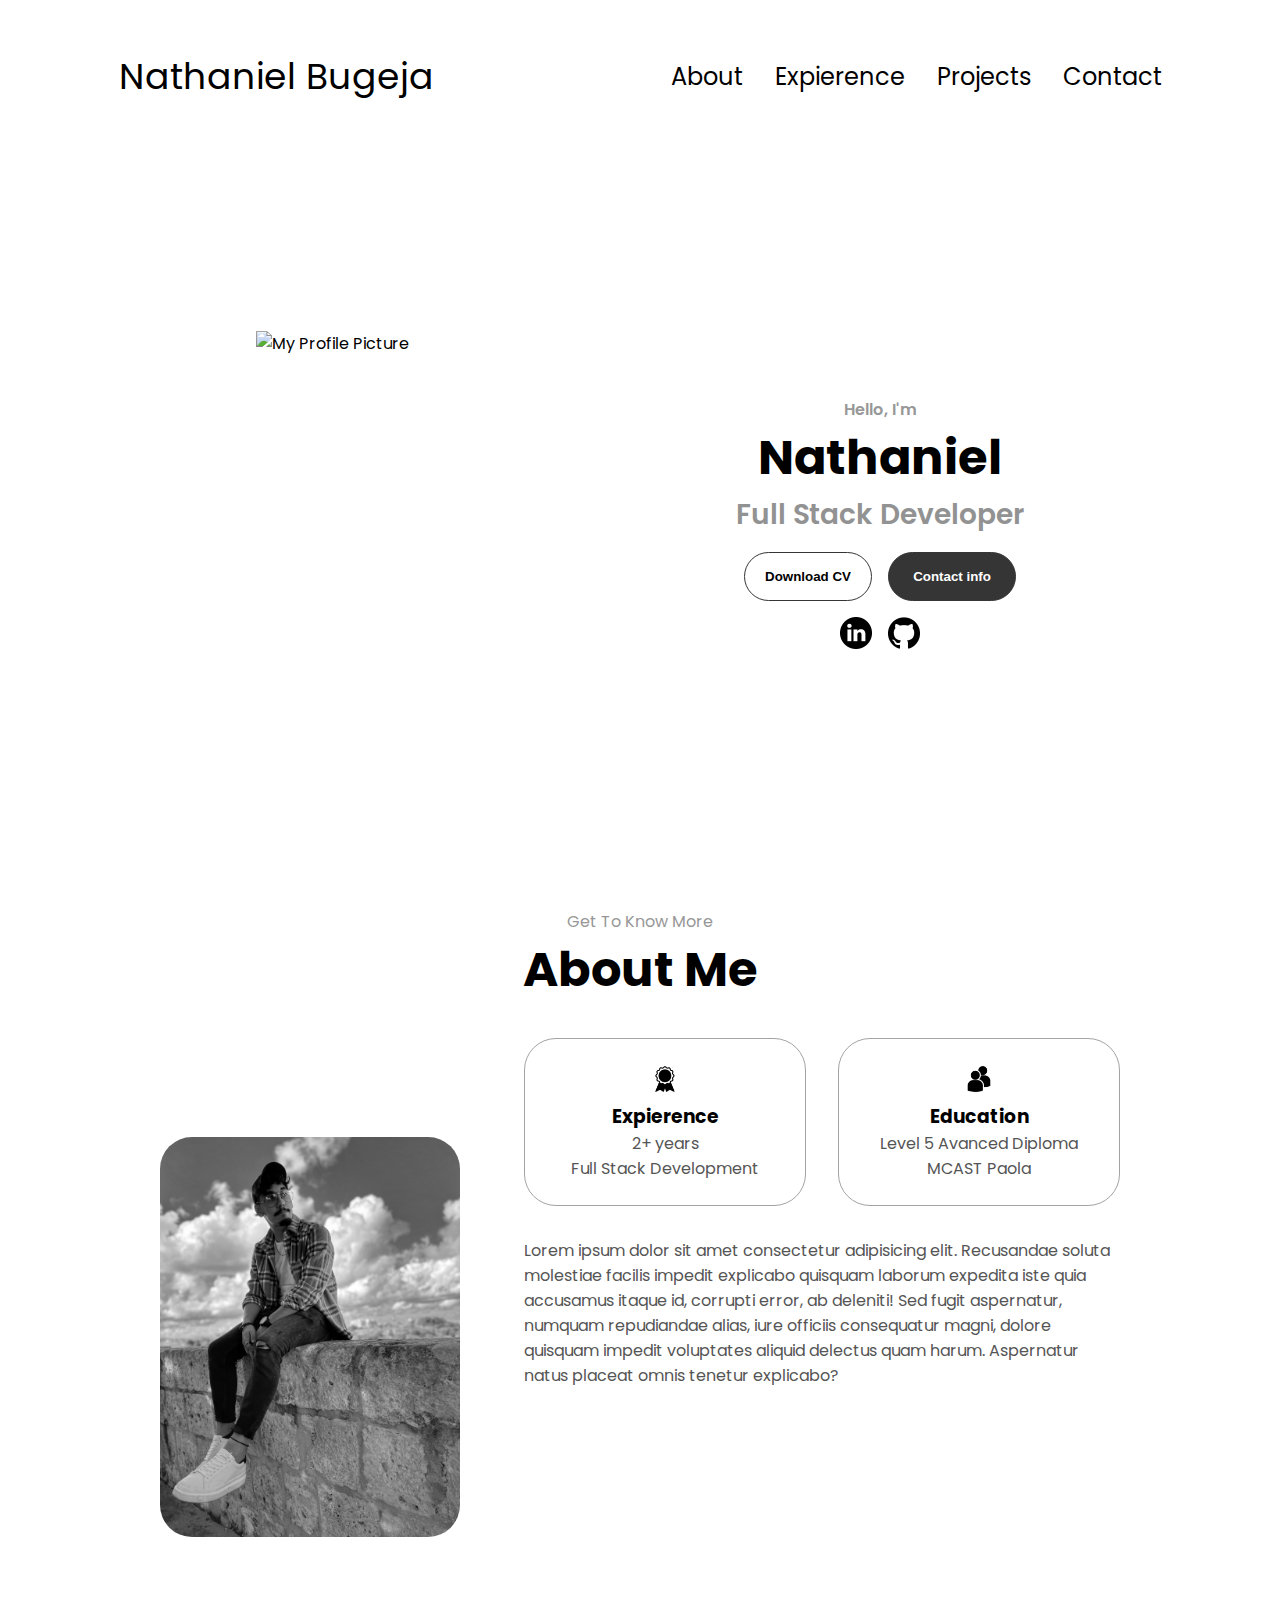
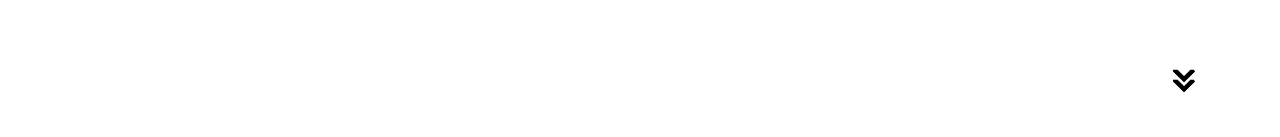
==== index.html @ 1ff90eda "About me section" ====
<!DOCTYPE html>
<html lang="en">
<head>
    <meta charset="UTF-8">
    <meta name="viewport" content="width=device-width, initial-scale=1.0">
    <title>My Portfolio</title>
    <link rel="stylesheet" href="style.css">
    <link rel="stylesheet" href="mediaqueries.css">
</head>
<body>
    <nav id="desktop-nav">
        <div class="logo">Nathaniel Bugeja</div>
        <div>
            <ul class="desktop-nav-links">
                <li><a href="#about">About</a></li>
                <li><a href="#expierence">Expierence</a></li>
                <li><a href="#projects">Projects</a></li>
                <li><a href="#contact">Contact</a></li>
            </ul>
        </div>
    </nav>
    <nav id="hamburger-nav">
        <div class="logo">Nathaniel Bugeja</div>
        <div class="hamburger-menu">
            <div class="hamburger-icon" onclick="toggleMenu()">
                <span></span>
                <span></span>
                <span></span>
            </div>
            <div class="menu-links"> 
                <li><a href="#about" onclick="toggleMenu()">About</a></li>
                <li><a href="#expierence" onclick="toggleMenu()">Expierence</a></li>
                <li><a href="#projects" onclick="toggleMenu()">Projects</a></li>
                <li><a href="#contact" onclick="toggleMenu()">Contact</a></li>
            </div>
        </div>
    </nav>
    <section id="profile">
        <div class="section__pic-container">
            <img id="profile-img" src="./assets/profile_img.png" alt="My Profile Picture">
        </div>
        <div class="section__text">
            <p class="section__text__p1">Hello, I'm</p>
            <h1 class="title">Nathaniel</h1>
            <p class="section__text__p2">Full Stack Developer</p>

            <div class="btn-container">
                <button class="btn btn-color-2" 
                onclick="window.open('./assets/Cv.pdf')">Download CV</button>

                <button class="btn btn-color-1" 
                onclick="location.href='./#contact'">Contact info</button>
            </div>
            <div id="socials-container">
                <img src="./assets/linkedin.png" alt="My LinkedIn Profile" class="icon" 
                onclick="location.href='https://www.linkedin.com/in/nathaniel-bugeja-916b42232/'">

                <img src="./assets/github.png" alt="My Github Profile" class="icon" 
                onclick="location.href='https://github.com/NathanielB15'">
            </div>
        </div>
    </section>

    <section id="about">
        <p class="section__text__p1">Get To Know More</p>
        <h1 class="title">About Me</h1>
        <div class="section-container">
            <div class="section__pic-container">
                <img src="./assets/profile_pic_bnw.png" alt="Profile picture" 
                class="about-pic"/>
            </div>
            <div class="about-details-contaier">
                <div class="about-containers">
                    <div class="details-container">
                        <img src="./assets/experience.png" alt="Expierence icon" 
                        class="icon">
                        <h3>Expierence</h3>
                        <p>2+ years <br />Full Stack Development</p>
                    </div>
                    <div class="details-container">
                        <img src="./assets/education.png" alt="Education icon" 
                        class="icon">
                        <h3>Education</h3>
                        <p>Level 5 Avanced Diploma<br />MCAST Paola</p>
                    </div>
                </div>
                <div class="text-container">
                   <p>Lorem ipsum dolor sit amet consectetur adipisicing elit. 
                    Recusandae soluta molestiae facilis impedit explicabo quisquam 
                    laborum expedita iste quia accusamus itaque id, corrupti error, ab deleniti! 
                    Sed fugit aspernatur, numquam repudiandae alias, iure officiis consequatur magni, 
                    dolore quisquam impedit voluptates aliquid delectus quam harum. Aspernatur natus placeat omnis tenetur explicabo?</p>
                </div>
            </div>
        </div>
        <img src="./assets/arrow.png" alt="Arrow Icon" class="icon arrow" onclick="location.href='./#experience'">
    </section>

    <script src="script.js"></script>
</body>
</html>
---- style.css ----
/* General Styling */

@import url('https://fonts.googleapis.com/css2?family=Poppins:wght@300;400;500;600&display=swap');

*{
    margin: 0;
    padding: 0;
}

body{
    font-family: 'Poppins', sans-serif;
}

html{
    scroll-behavior: smooth;
}

p{
    color: rgb(85, 85, 85);
}

/* Transition for actions */

a, btn{
    transition: all 500ms ease;
}

/* Desktop Nav */

nav, 
.desktop-nav-links{
    display: flex;
}

nav{
    justify-content: space-around;
    align-items: center;
    height: 17vh;
}

.desktop-nav-links{
    gap: 2rem;
    list-style: none;
    font-size: 1.5rem;
}

a{
    color: black;
    text-decoration: none;
    text-decoration-color: white;
}

a:hover{
    color: rgb(181, 181, 181);
    text-decoration: underline;
    text-underline-offset: 0.5rem;
    text-decoration-color: rgb(181, 181, 181);
}

.logo{
    font-size: 2.25rem;
}

.logo:hover{
    cursor: default;
}

/* Hamburger Menu styles */

#hamburger-nav{
    display: none;
}

.hamburger-menu {
    position: relative;
    display: inline-block;
}

.hamburger-icon {
    display: flex;
    flex-direction: column;
    justify-content: space-between;
    height: 24px;
    width: 30px;
    cursor: pointer;
}

.hamburger-icon span {
    width: 100%;
    height: 2px;
    background-color: black;
    transition: all 0.3 ease-in-out;
}

.menu-links {
    position: absolute;
    top: 100%;
    right: 0;
    background-color: white;
    width: fit-content;
    max-height: 0;
    overflow: hidden;
    transition: all 0.3 ease-in-out;
}

.menu-links a {
    display: block;
    padding: 10px;
    text-align: center;
    text-decoration: none;
    font-size: 1.5rem;
    color: black;
    transition: all 0.3 ease-in-out;
}

.menu-links li {
    list-style: none;
}

.menu-links.open{
    max-height: 300px;
}

.hamburger-icon.open span:first-child {
    transform: rotate(45deg) translate(10px, 5px);
}

.hamburger-icon.open span:nth-child(2) {
    opacity: 0;
}

.hamburger-icon.open span:last-child {
    transform: rotate(-45deg) translate(10px, -5px);
}

.hamburger-icon span:first-child {
    transform: none;
    opacity: 1;
}

/* Sections Styling */

section {
    padding-top: 4vh;
    height: 96vh;
    margin: 0 10rem;
    box-sizing: border-box;
    min-height: fit-content;
}

.section-container {
    display: flex;
}

/* Profile Styling */

#profile {
    display: flex;
    justify-content: center;
    gap: 5rem;
    height: 80vh;
}

.section__pic-container {
    display: flex;
    height: 400px;
    width: 400px;
    margin: auto 0;
}

.section__text {
    align-self: center;
    text-align: center;
}

.section__text p {
    font-weight: 600;
}

.section__text__p1 {
    text-align: center;
    color: rgb(151, 151, 151);
}

.section__text__p2 {
    font-size: 1.75rem;
    margin-bottom: 1rem;
    color: rgb(146, 146, 146);
}

.title {
    font-size: 3rem;
    text-align: center;
}

#socials-container {
    display: flex;
    justify-content: center;
    margin-bottom: 1rem;
    gap: 1rem;
}

/* Icons styling */

.icon {
    cursor: pointer;
    height: 2rem;
}

/* Buttons Styling */

.btn-container {
    display: flex;
    justify-content: center;
    gap: 1rem;
}

.btn {
    font-weight: 600;
    transition: all 300ms ease;
    padding: 1rem;
    width: 8rem;
    border-radius: 2rem;
}

.btn-color-1, .btn-color-2 {
    border: rgb(53, 53, 53) 0.1rem solid;
}

.btn-color-1:hover, .btn-color-2:hover {
    cursor: pointer;
}

.btn-color-1, .btn-color-2:hover {
    background: rgb(53, 53, 53);
    color: white;
}

.btn-color-1:hover {
    background: rgb(0, 0, 0);
}

.btn-color-2 {
    background: none;
}

.btn-color-2:hover {
    border: rgb(255, 255, 255) 0.1rem solid;
}

.btn-container {
    gap: 1rem;
    margin-bottom: 1rem;
}

/* About section stying*/

#about {
    position: relative;
}

.about-containers {
    gap: 2rem;
    margin-bottom: 2rem;
    margin-top: 2rem;
}

.about-details-container {
    justify-content: center;
    flex-direction: column;
}

.about-containers, .about-details-container {
    display: flex;
}

.about-pic {
    border-radius: 2rem;
}

.arrow {
    position: absolute;
    right: -5rem;
    bottom: 2.5rem;
}

.details-container {
    padding: 1.5rem;
    flex: 1;
    background: white;
    border-radius: 2rem;
    border: rgb(53, 53, 53) 0.1rem solid;
    border-color: rgb(163, 163, 163);
    text-align: center;
}

.section-container {
    gap: 4rem;
    height: 80%;
}

.section__pic-container {
    height: 400px;
    width: 400px;
    margin: auto 0;
}
---- mediaqueries.css ----
@media screen and (max-width: 1200px){
    #desktop-nav{
        display: none;
    }
    #hamburger-nav{
        display: flex;
    }
    .logo{
        font-size: 1.75rem;
    }
}
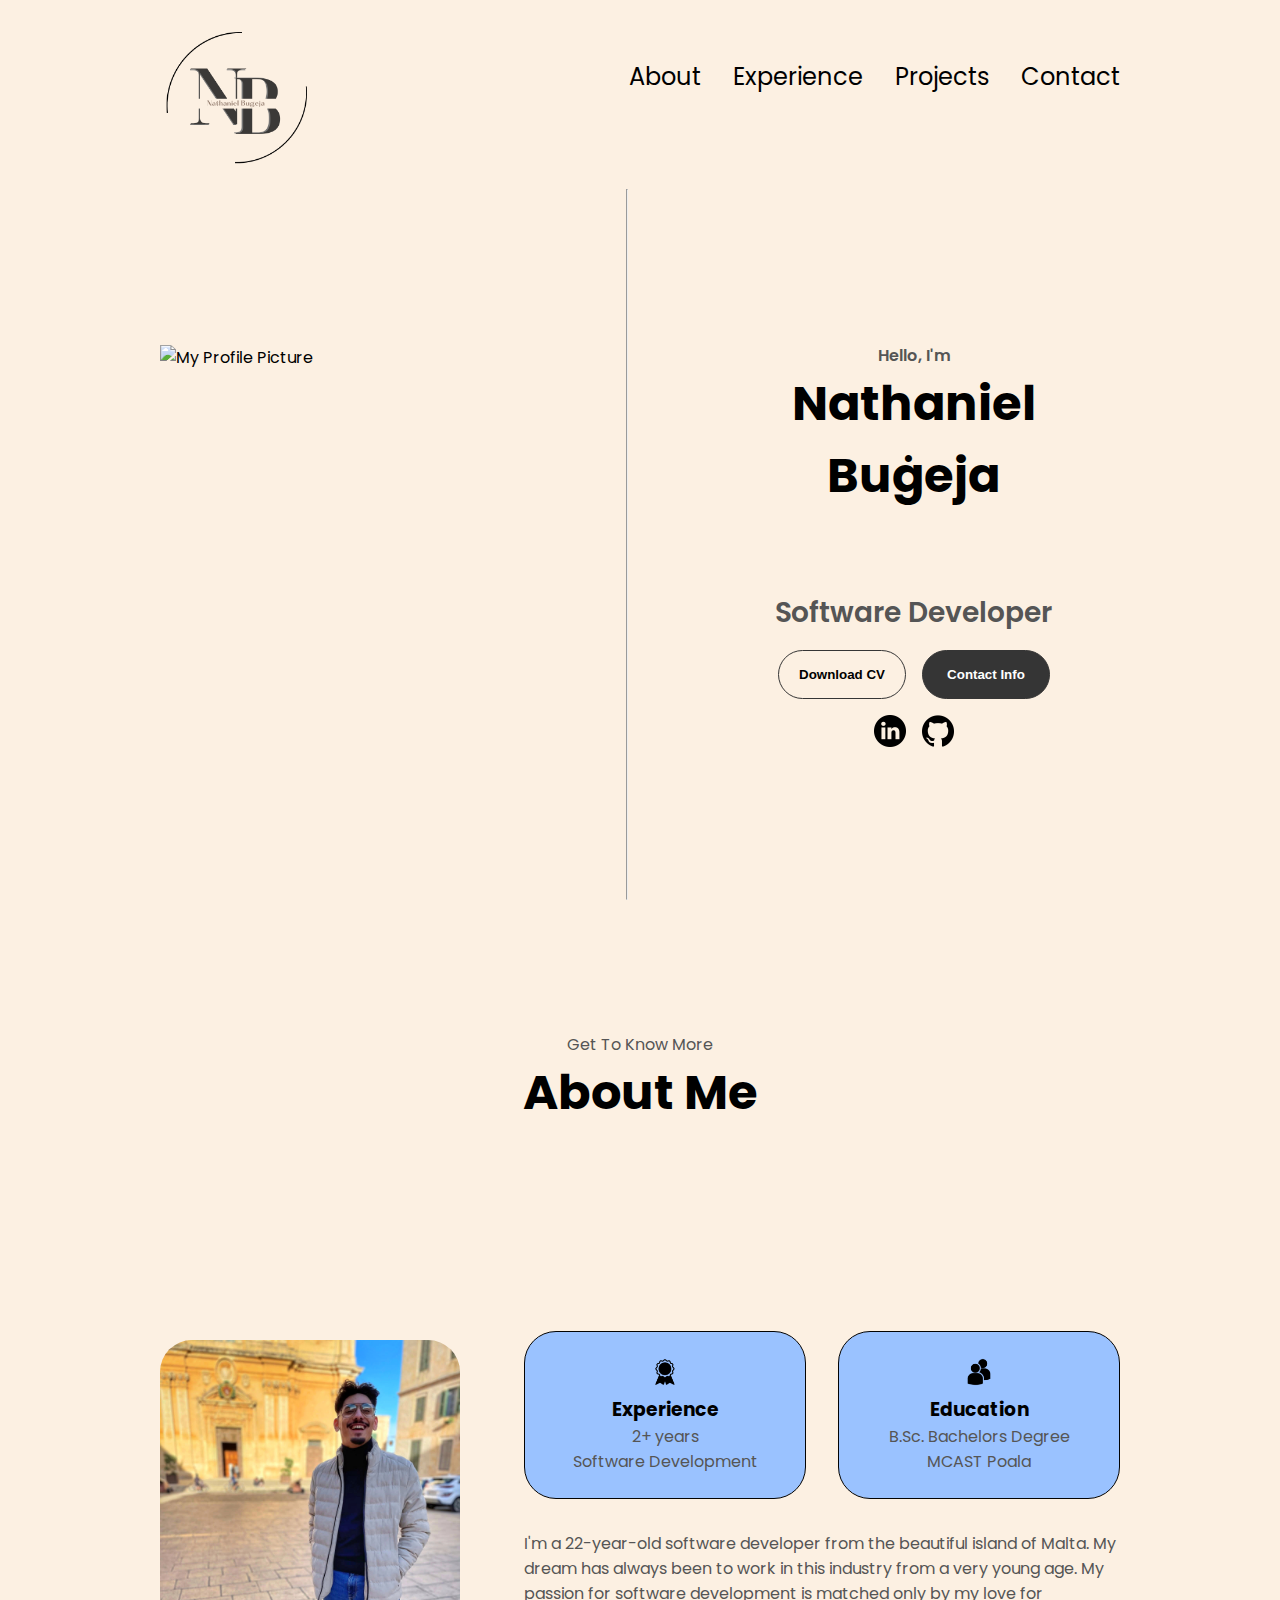
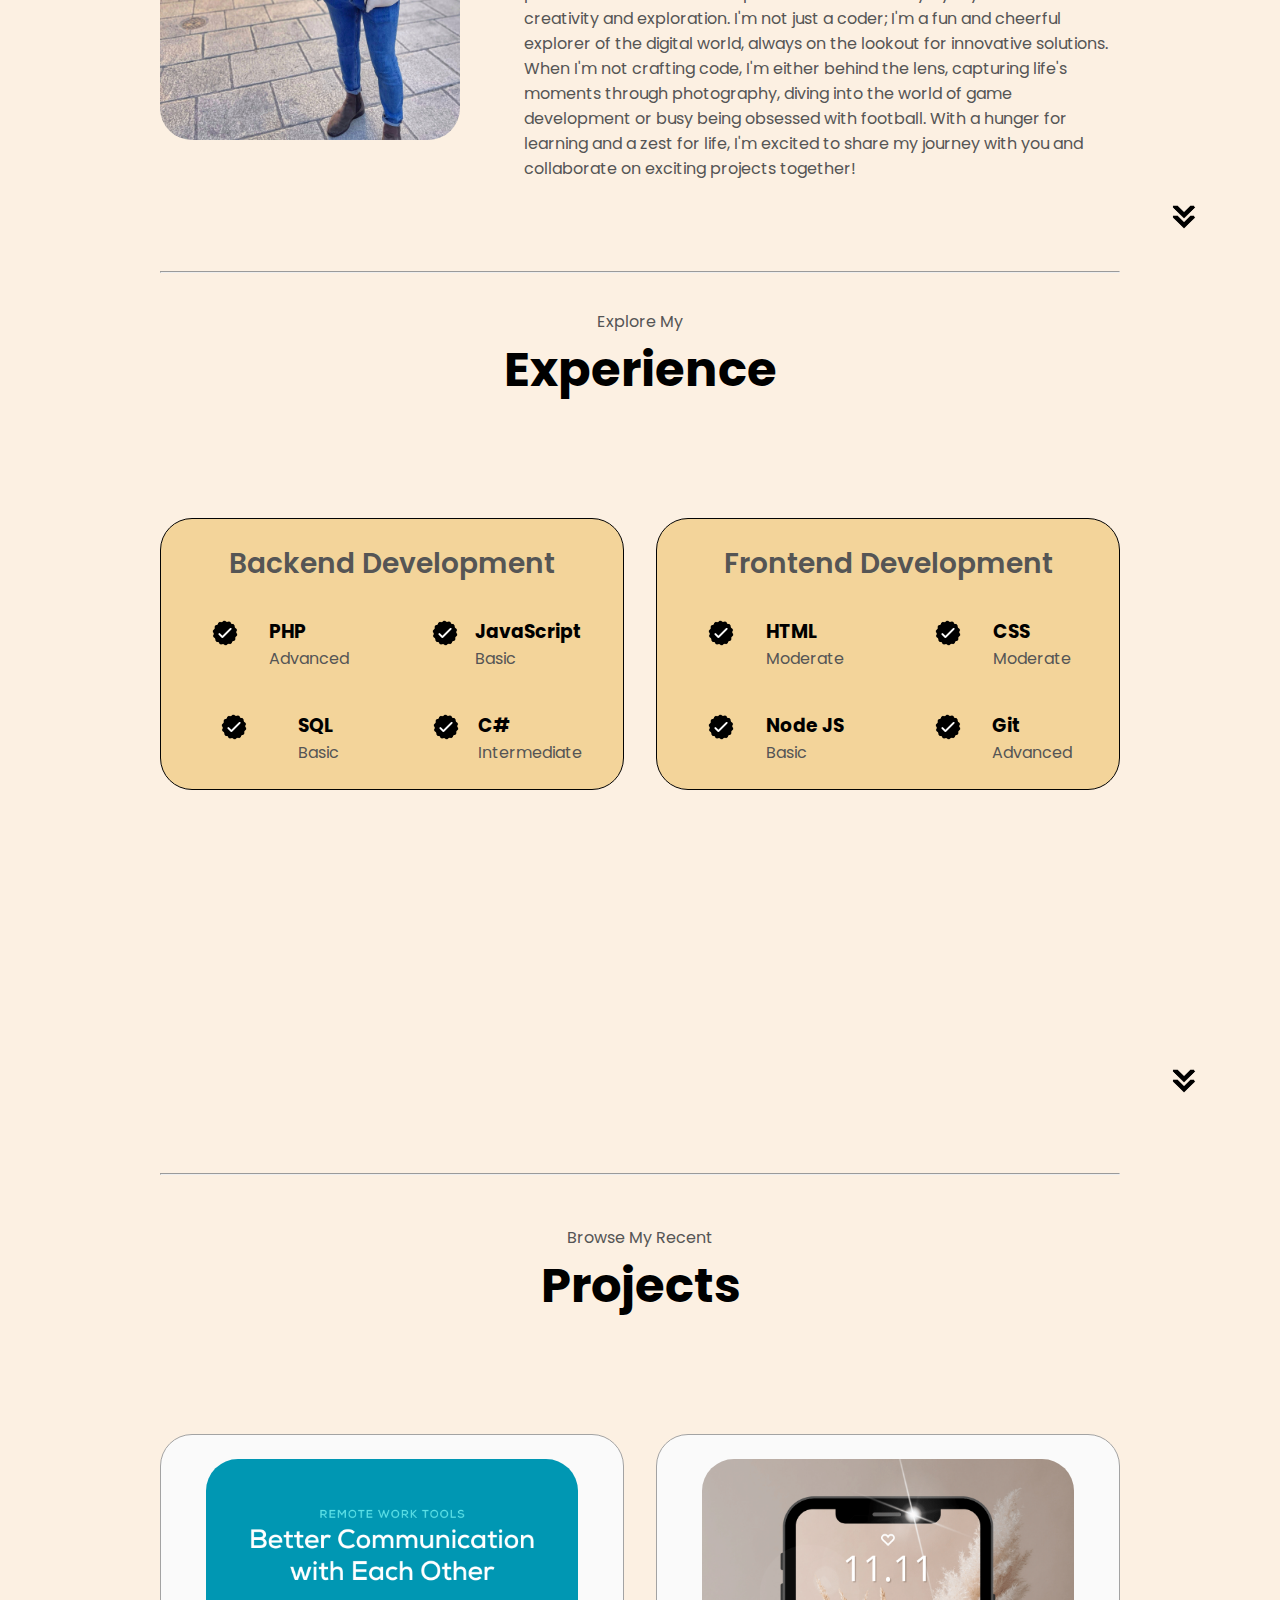
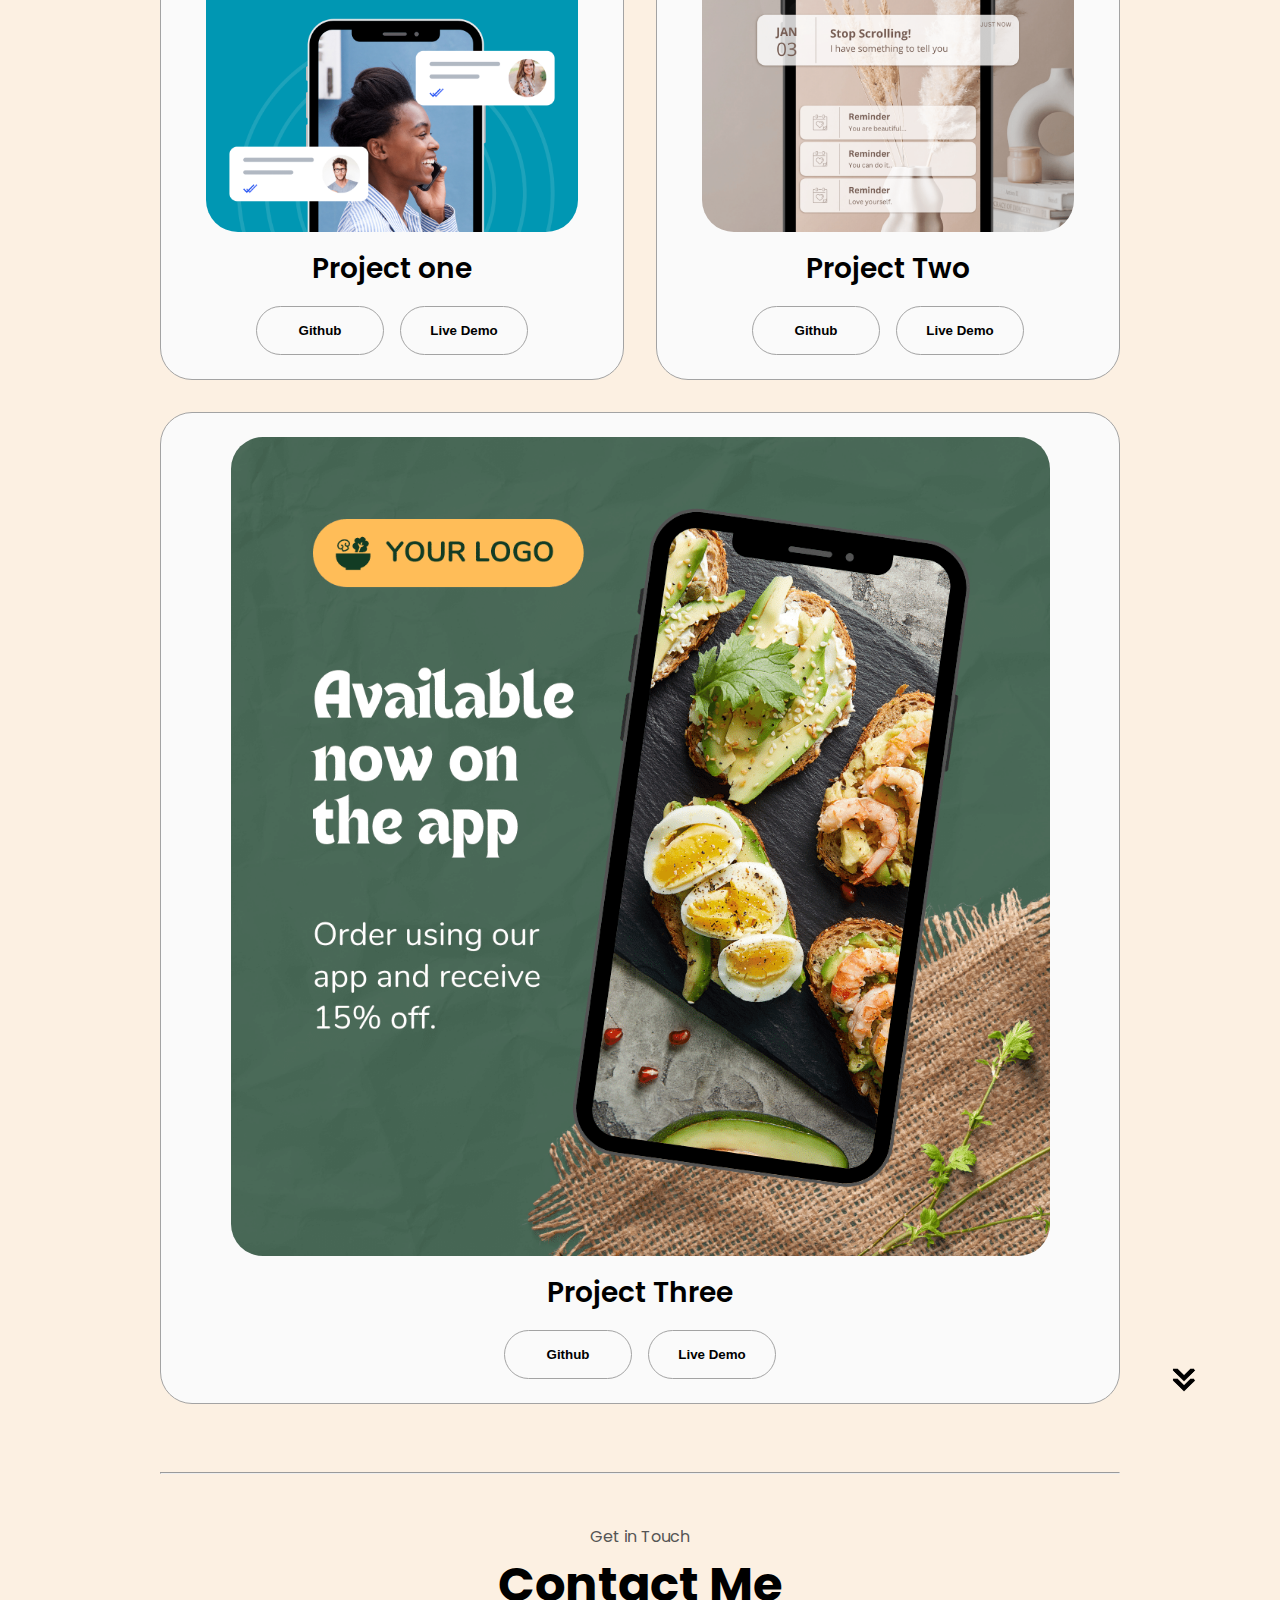
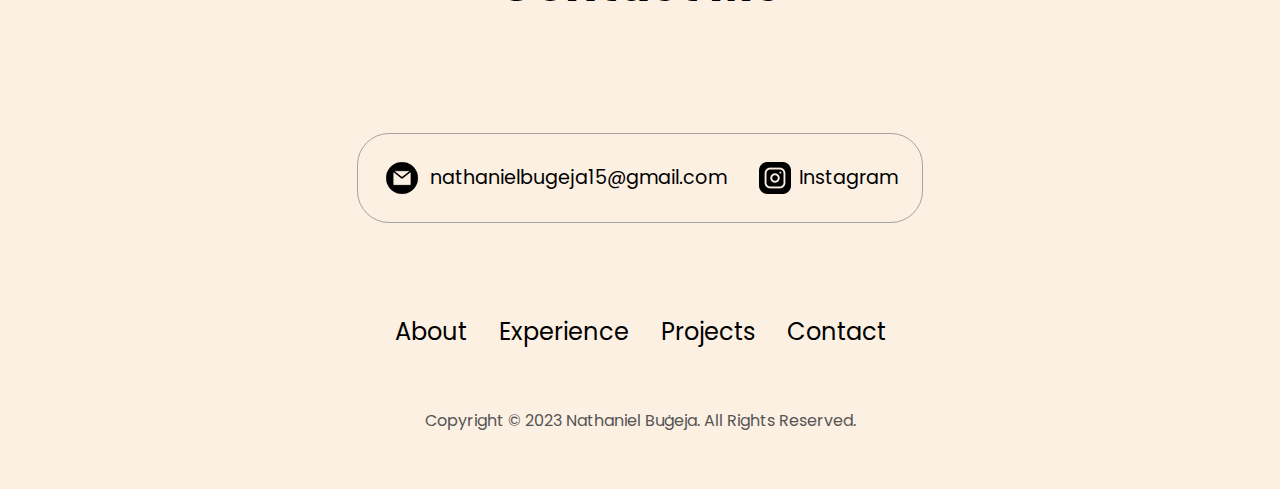
==== commit d50b74ea: "Polished and completed website initial plan" ====
--- a/index.html
+++ b/index.html
@@ -1,101 +1,370 @@
 <!DOCTYPE html>
 <html lang="en">
-<head>
-    <meta charset="UTF-8">
-    <meta name="viewport" content="width=device-width, initial-scale=1.0">
+  <head>
+    <meta charset="UTF-8" />
+    <meta http-equiv="X-UA-Compatible" content="IE=edge" />
+    <meta name="viewport" content="width=device-width, initial-scale=1.0" />
     <title>My Portfolio</title>
-    <link rel="stylesheet" href="style.css">
-    <link rel="stylesheet" href="mediaqueries.css">
-</head>
-<body>
+    <link rel="stylesheet" href="style.css" />
+    <link rel="stylesheet" href="mediaqueries.css" />
+  </head>
+  <body>
     <nav id="desktop-nav">
-        <div class="logo">Nathaniel Bugeja</div>
-        <div>
-            <ul class="desktop-nav-links">
-                <li><a href="#about">About</a></li>
-                <li><a href="#expierence">Expierence</a></li>
-                <li><a href="#projects">Projects</a></li>
-                <li><a href="#contact">Contact</a></li>
-            </ul>
-        </div>
+      <div class="logo">
+        <img src="./assets/logo.png" alt="My Logo" class="logo">
+      </div>
+      <div>
+        <ul class="nav-links">
+          <li><a href="#about">About</a></li>
+          <li><a href="#experience">Experience</a></li>
+          <li><a href="#projects">Projects</a></li>
+          <li><a href="#contact">Contact</a></li>
+        </ul>
+      </div>
     </nav>
     <nav id="hamburger-nav">
-        <div class="logo">Nathaniel Bugeja</div>
-        <div class="hamburger-menu">
-            <div class="hamburger-icon" onclick="toggleMenu()">
-                <span></span>
-                <span></span>
-                <span></span>
-            </div>
-            <div class="menu-links"> 
-                <li><a href="#about" onclick="toggleMenu()">About</a></li>
-                <li><a href="#expierence" onclick="toggleMenu()">Expierence</a></li>
-                <li><a href="#projects" onclick="toggleMenu()">Projects</a></li>
-                <li><a href="#contact" onclick="toggleMenu()">Contact</a></li>
-            </div>
-        </div>
+        <div class="logo">
+            <img src="./assets/logo.png" alt="My Logo" class="logo-hamburger">
+        </div>
+      <div class="hamburger-menu">
+        <div class="hamburger-icon" onclick="toggleMenu()">
+          <span></span>
+          <span></span>
+          <span></span>
+        </div>
+        <div class="menu-links">
+          <li><a href="#about" onclick="toggleMenu()">About</a></li>
+          <li><a href="#experience" onclick="toggleMenu()">Experience</a></li>
+          <li><a href="#projects" onclick="toggleMenu()">Projects</a></li>
+          <li><a href="#contact" onclick="toggleMenu()">Contact</a></li>
+        </div>
+      </div>
     </nav>
     <section id="profile">
+      <div class="section__pic-container">
+        <img src="./assets/profile_img.png" alt="My Profile Picture" />
+      </div>
+      <hr>
+      <div class="section__text">
+        <p class="section__text__p1">Hello, I'm</p>
+        <h1 class="title">Nathaniel Buġeja</h1>
+        <p class="section__text__p2">Software Developer</p>
+        <div class="btn-container">
+          <button
+            class="btn btn-color-2"
+            onclick="window.open('./assets/Cv.pdf')"
+          >
+            Download CV
+          </button>
+          <button class="btn btn-color-1" onclick="location.href='./#contact'">
+            Contact Info
+          </button>
+        </div>
+        <div id="socials-container">
+          <img
+            src="./assets/linkedin.png"
+            alt="My LinkedIn profile"
+            class="icon"
+            onclick="location.href='https://www.linkedin.com/in/nathaniel-bugeja-916b42232/'"
+          />
+          <img
+            src="./assets/github.png"
+            alt="My Github profile"
+            class="icon"
+            onclick="location.href='https://github.com/NathanielB15'"
+          />
+        </div>
+      </div>
+    </section>
+    <section id="about">
+      <p class="section__text__p1">Get To Know More</p>
+      <h1 class="title">About Me</h1>
+      <div class="section-container">
         <div class="section__pic-container">
-            <img id="profile-img" src="./assets/profile_img.png" alt="My Profile Picture">
-        </div>
-        <div class="section__text">
-            <p class="section__text__p1">Hello, I'm</p>
-            <h1 class="title">Nathaniel</h1>
-            <p class="section__text__p2">Full Stack Developer</p>
-
+          <img
+            src="./assets/picture.jpeg"
+            alt="Profile picture"
+            class="about-pic"
+          />
+        </div>
+        <div class="about-details-container">
+          <div class="about-containers">
+            <div class="details-container">
+              <img
+                src="./assets/experience.png"
+                alt="Experience icon"
+                class="icon"
+              />
+              <h3>Experience</h3>
+              <p>2+ years <br />Software Development</p>
+            </div>
+            <div class="details-container">
+              <img
+                src="./assets/education.png"
+                alt="Education icon"
+                class="icon"
+              />
+              <h3>Education</h3>
+              <p>B.Sc. Bachelors Degree<br />MCAST Poala</p>
+            </div>
+          </div>
+          <div class="text-container">
+            <p>
+                I'm a 22-year-old software developer from the beautiful island of Malta. 
+                My dream has always been to work in this industry from a very young age.
+                My passion for software development is matched only by my love for creativity and exploration. 
+                I'm not just a coder; I'm a fun and cheerful explorer of the digital world, always on the lookout for innovative solutions. 
+                When I'm not crafting code, I'm either behind the lens, capturing life's moments through photography, diving into the world of game development or busy being obsessed with football. 
+                With a hunger for learning and a zest for life, I'm excited to share my journey with you and collaborate on exciting projects together!
+            </p>
+          </div>
+        </div>
+      </div>
+      <hr class="horizontal-hr">
+      <img
+        src="./assets/arrow.png"
+        alt="Arrow icon"
+        class="icon arrow"
+        onclick="location.href='./#experience'"
+      />
+    </section>
+    <section id="experience">
+      <p class="section__text__p1">Explore My</p>
+      <h1 class="title">Experience</h1>
+      <div class="experience-details-container">
+        <div class="about-containers">
+          <div class="details-container-2">
+            <h2 class="experience-sub-title">Backend Development</h2>
+            <div class="article-container">
+              <article>
+                <img
+                  src="./assets/checkmark.png"
+                  alt="Experience icon"
+                  class="icon"
+                />
+                <div>
+                  <h3>PHP</h3>
+                  <p>Advanced</p>
+                </div>
+              </article>
+              <article>
+                <img
+                  src="./assets/checkmark.png"
+                  alt="Experience icon"
+                  class="icon"
+                />
+                <div>
+                  <h3>JavaScript</h3>
+                  <p>Basic</p>
+                </div>
+              </article>
+              <article>
+                <img
+                  src="./assets/checkmark.png"
+                  alt="Experience icon"
+                  class="icon"
+                />
+                <div>
+                  <h3>SQL</h3>
+                  <p>Basic</p>
+                </div>
+              </article>
+              <article>
+                <img
+                  src="./assets/checkmark.png"
+                  alt="Experience icon"
+                  class="icon"
+                />
+                <div>
+                  <h3>C#</h3>
+                  <p>Intermediate</p>
+                </div>
+              </article>
+            </div>
+          </div>
+          <div class="details-container-2">
+            <h2 class="experience-sub-title">Frontend Development</h2>
+            <div class="article-container">
+                <article>
+                    <img
+                      src="./assets/checkmark.png"
+                      alt="Experience icon"
+                      class="icon"
+                    />
+                    <div>
+                      <h3>HTML</h3>
+                      <p>Moderate</p>
+                    </div>
+                  </article>
+                  <article>
+                    <img
+                      src="./assets/checkmark.png"
+                      alt="Experience icon"
+                      class="icon"
+                    />
+                    <div>
+                      <h3>CSS</h3>
+                      <p>Moderate</p>
+                    </div>
+                  </article>
+              <article>
+                <img
+                  src="./assets/checkmark.png"
+                  alt="Experience icon"
+                  class="icon"
+                />
+                <div>
+                  <h3>Node JS</h3>
+                  <p>Basic</p>
+                </div>
+              </article>
+              <article>
+                <img
+                  src="./assets/checkmark.png"
+                  alt="Experience icon"
+                  class="icon"
+                />
+                <div>
+                  <h3>Git</h3>
+                  <p>Advanced</p>
+                </div>
+              </article>
+            </div>
+          </div>
+        </div>
+      </div>
+      <img
+        src="./assets/arrow.png"
+        alt="Arrow icon"
+        class="icon arrow"
+        onclick="location.href='./#projects'"
+      />
+    </section>
+    <section id="projects">
+        <hr class="horizontal-hr">
+        <br><br>
+      <p class="section__text__p1">Browse My Recent</p>
+      <h1 class="title">Projects</h1>
+      <div class="experience-details-container">
+        <div class="about-containers">
+          <div class="details-container color-container">
+            <div class="article-container">
+              <img
+                src="./assets/project-1.png"
+                alt="Project 1"
+                class="project-img"
+              />
+            </div>
+            <h2 class="experience-sub-title project-title">Project one</h2>
             <div class="btn-container">
-                <button class="btn btn-color-2" 
-                onclick="window.open('./assets/Cv.pdf')">Download CV</button>
-
-                <button class="btn btn-color-1" 
-                onclick="location.href='./#contact'">Contact info</button>
-            </div>
-            <div id="socials-container">
-                <img src="./assets/linkedin.png" alt="My LinkedIn Profile" class="icon" 
-                onclick="location.href='https://www.linkedin.com/in/nathaniel-bugeja-916b42232/'">
-
-                <img src="./assets/github.png" alt="My Github Profile" class="icon" 
-                onclick="location.href='https://github.com/NathanielB15'">
-            </div>
-        </div>
-    </section>
-
-    <section id="about">
-        <p class="section__text__p1">Get To Know More</p>
-        <h1 class="title">About Me</h1>
-        <div class="section-container">
-            <div class="section__pic-container">
-                <img src="./assets/profile_pic_bnw.png" alt="Profile picture" 
-                class="about-pic"/>
-            </div>
-            <div class="about-details-contaier">
-                <div class="about-containers">
-                    <div class="details-container">
-                        <img src="./assets/experience.png" alt="Expierence icon" 
-                        class="icon">
-                        <h3>Expierence</h3>
-                        <p>2+ years <br />Full Stack Development</p>
-                    </div>
-                    <div class="details-container">
-                        <img src="./assets/education.png" alt="Education icon" 
-                        class="icon">
-                        <h3>Education</h3>
-                        <p>Level 5 Avanced Diploma<br />MCAST Paola</p>
-                    </div>
-                </div>
-                <div class="text-container">
-                   <p>Lorem ipsum dolor sit amet consectetur adipisicing elit. 
-                    Recusandae soluta molestiae facilis impedit explicabo quisquam 
-                    laborum expedita iste quia accusamus itaque id, corrupti error, ab deleniti! 
-                    Sed fugit aspernatur, numquam repudiandae alias, iure officiis consequatur magni, 
-                    dolore quisquam impedit voluptates aliquid delectus quam harum. Aspernatur natus placeat omnis tenetur explicabo?</p>
-                </div>
-            </div>
-        </div>
-        <img src="./assets/arrow.png" alt="Arrow Icon" class="icon arrow" onclick="location.href='./#experience'">
-    </section>
-
+              <button
+                class="btn btn-color-2 project-btn"
+                onclick="location.href='https://github.com/'"
+              >
+                Github
+              </button>
+              <button
+                class="btn btn-color-2 project-btn"
+                onclick="location.href='https://github.com/'"
+              >
+                Live Demo
+              </button>
+            </div>
+          </div>
+          <div class="details-container color-container">
+            <div class="article-container">
+              <img
+                src="./assets/project-2.png"
+                alt="Project 2"
+                class="project-img"
+              />
+            </div>
+            <h2 class="experience-sub-title project-title">Project Two</h2>
+            <div class="btn-container">
+              <button
+                class="btn btn-color-2 project-btn"
+                onclick="location.href='https://github.com/'"
+              >
+                Github
+              </button>
+              <button
+                class="btn btn-color-2 project-btn"
+                onclick="location.href='https://github.com/'"
+              >
+                Live Demo
+              </button>
+            </div>
+          </div>
+          <div class="details-container color-container">
+            <div class="article-container">
+              <img
+                src="./assets/project-3.png"
+                alt="Project 3"
+                class="project-img"
+              />
+            </div>
+            <h2 class="experience-sub-title project-title">Project Three</h2>
+            <div class="btn-container">
+              <button
+                class="btn btn-color-2 project-btn"
+                onclick="location.href='https://github.com/'"
+              >
+                Github
+              </button>
+              <button
+                class="btn btn-color-2 project-btn"
+                onclick="location.href='https://github.com/'"
+              >
+                Live Demo
+              </button>
+            </div>
+          </div>
+        </div>
+      </div>
+      <img
+        src="./assets/arrow.png"
+        alt="Arrow icon"
+        class="icon arrow"
+        onclick="location.href='./#contact'"
+      />
+    </section>
+    <section id="contact">
+        <hr>
+        <br><br>
+      <p class="section__text__p1">Get in Touch</p>
+      <h1 class="title">Contact Me</h1>
+      <div class="contact-info-upper-container">
+        <div class="contact-info-container">
+          <img
+            src="./assets/email.png"
+            alt="Email icon"
+            class="icon contact-icon email-icon"
+          />
+          <p><a href="mailto:nathanielbugeja15@gmail.com">nathanielbugeja15@gmail.com</a></p>
+        </div>
+        <div class="contact-info-container">
+          <img
+            src="./assets/insta.png"
+            alt="Instagram icon"
+            class="icon contact-icon"
+          />
+          <p><a href="https://www.instagram.com/nathaniel_bug/">Instagram</a></p>
+        </div>
+      </div>
+    </section>
+    <footer>
+      <nav>
+        <div class="nav-links-container">
+          <ul class="nav-links">
+            <li><a href="#about">About</a></li>
+            <li><a href="#experience">Experience</a></li>
+            <li><a href="#projects">Projects</a></li>
+            <li><a href="#contact">Contact</a></li>
+          </ul>
+        </div>
+      </nav>
+      <p>Copyright &#169; 2023 Nathaniel Buġeja. All Rights Reserved.</p>
+    </footer>
     <script src="script.js"></script>
-</body>
+  </body>
 </html>--- a/style.css
+++ b/style.css
@@ -1,307 +1,465 @@
-/* General Styling */
-
-@import url('https://fonts.googleapis.com/css2?family=Poppins:wght@300;400;500;600&display=swap');
-
-*{
-    margin: 0;
-    padding: 0;
-}
-
-body{
-    font-family: 'Poppins', sans-serif;
-}
-
-html{
-    scroll-behavior: smooth;
-}
-
-p{
-    color: rgb(85, 85, 85);
-}
-
-/* Transition for actions */
-
-a, btn{
-    transition: all 500ms ease;
-}
-
-/* Desktop Nav */
-
-nav, 
-.desktop-nav-links{
-    display: flex;
-}
-
-nav{
-    justify-content: space-around;
-    align-items: center;
-    height: 17vh;
-}
-
-.desktop-nav-links{
-    gap: 2rem;
-    list-style: none;
-    font-size: 1.5rem;
-}
-
-a{
-    color: black;
-    text-decoration: none;
-    text-decoration-color: white;
-}
-
-a:hover{
-    color: rgb(181, 181, 181);
-    text-decoration: underline;
-    text-underline-offset: 0.5rem;
-    text-decoration-color: rgb(181, 181, 181);
-}
-
-.logo{
-    font-size: 2.25rem;
-}
-
-.logo:hover{
-    cursor: default;
-}
-
-/* Hamburger Menu styles */
-
-#hamburger-nav{
-    display: none;
+/* General styling */
+
+@import url("https://fonts.googleapis.com/css2?family=Poppins:wght@300;400;500;600&display=swap");
+
+* {
+  margin: 0;
+  padding: 0;
+}
+
+body {
+  font-family: "Poppins", sans-serif;
+  background-color: rgb(252, 240, 226);
+}
+
+html {
+  scroll-behavior: smooth;
+}
+
+p {
+  color: rgb(85, 85, 85);
+}
+
+hr {
+    color: rgb(68, 68, 68);
+}
+
+/* Transition Styling */
+
+a,
+.btn {
+  transition: all 300ms ease;
+}
+
+/* Desktop Nav styling */
+
+.logo {
+    padding-top: 1rem;
+    width: 150px;
+    height: 150px;
+}
+
+.logo-hamburger {
+    padding-top: 1.5rem;
+    width: 75px;
+    height: 75px;
+}
+
+nav,
+.nav-links {
+  display: flex;
+}
+
+nav {
+  justify-content: space-around;
+  align-items: center;
+  height: 17vh;
+}
+
+.nav-links {
+  gap: 2rem;
+  list-style: none;
+  font-size: 1.5rem;
+}
+
+a {
+  color: black;
+  text-decoration: none;
+  text-decoration-color: white;
+}
+
+a:hover {
+  color: rgb(177, 177, 177);
+  text-decoration: underline;
+  text-underline-offset: 0.5rem;
+  text-decoration-color: rgb(181, 181, 181);
+}
+
+.logo {
+  font-size: 2rem;
+}
+
+.logo:hover {
+  cursor: default;
+}
+
+/* Hamburtger menu styling */
+
+#hamburger-nav {
+  display: none;
 }
 
 .hamburger-menu {
-    position: relative;
-    display: inline-block;
+  position: relative;
+  display: inline-block;
 }
 
 .hamburger-icon {
-    display: flex;
-    flex-direction: column;
-    justify-content: space-between;
-    height: 24px;
-    width: 30px;
-    cursor: pointer;
+  display: flex;
+  flex-direction: column;
+  justify-content: space-between;
+  height: 24px;
+  width: 30px;
+  cursor: pointer;
 }
 
 .hamburger-icon span {
-    width: 100%;
-    height: 2px;
-    background-color: black;
-    transition: all 0.3 ease-in-out;
+  width: 100%;
+  height: 2px;
+  background-color: black;
+  transition: all 0.3 ease-in-out;
 }
 
 .menu-links {
-    position: absolute;
-    top: 100%;
-    right: 0;
-    background-color: white;
-    width: fit-content;
-    max-height: 0;
-    overflow: hidden;
-    transition: all 0.3 ease-in-out;
+  position: absolute;
+  top: 100%;
+  right: 0;
+  background-color: white;
+  width: fit-content;
+  max-height: 0;
+  overflow: hidden;
+  transition: all 0.3 ease-in-out;
 }
 
 .menu-links a {
-    display: block;
-    padding: 10px;
-    text-align: center;
-    text-decoration: none;
-    font-size: 1.5rem;
-    color: black;
-    transition: all 0.3 ease-in-out;
+  display: block;
+  padding: 10px;
+  text-align: center;
+  font-size: 1.5rem;
+  color: black;
+  text-decoration: none;
+  transition: all 0.3 ease-in-out;
 }
 
 .menu-links li {
-    list-style: none;
-}
-
-.menu-links.open{
-    max-height: 300px;
+  list-style: none;
+}
+
+.menu-links.open {
+  max-height: 300px;
 }
 
 .hamburger-icon.open span:first-child {
-    transform: rotate(45deg) translate(10px, 5px);
+  transform: rotate(45deg) translate(10px, 5px);
 }
 
 .hamburger-icon.open span:nth-child(2) {
-    opacity: 0;
+  opacity: 0;
 }
 
 .hamburger-icon.open span:last-child {
-    transform: rotate(-45deg) translate(10px, -5px);
+  transform: rotate(-45deg) translate(10px, -5px);
 }
 
 .hamburger-icon span:first-child {
-    transform: none;
-    opacity: 1;
-}
-
-/* Sections Styling */
+  transform: none;
+}
+
+.hamburger-icon span:first-child {
+  opacity: 1;
+}
+
+.hamburger-icon span:first-child {
+  transform: none;
+}
+
+/* Sections styling */
 
 section {
-    padding-top: 4vh;
-    height: 96vh;
-    margin: 0 10rem;
-    box-sizing: border-box;
-    min-height: fit-content;
+  padding-top: 4vh;
+  height: 96vh;
+  margin: 0 10rem;
+  box-sizing: border-box;
+  min-height: fit-content;
 }
 
 .section-container {
-    display: flex;
-}
-
-/* Profile Styling */
+  display: flex;
+}
+
+/* Profile section styling */
 
 #profile {
-    display: flex;
-    justify-content: center;
-    gap: 5rem;
-    height: 80vh;
+  display: flex;
+  justify-content: center;
+  gap: 5rem;
+  height: 80vh;
 }
 
 .section__pic-container {
-    display: flex;
-    height: 400px;
-    width: 400px;
-    margin: auto 0;
+  display: flex;
+  height: 400px;
+  width: 400px;
+  margin: auto 0;
 }
 
 .section__text {
-    align-self: center;
-    text-align: center;
+  align-self: center;
+  text-align: center;
 }
 
 .section__text p {
-    font-weight: 600;
+  font-weight: 600;
 }
 
 .section__text__p1 {
-    text-align: center;
-    color: rgb(151, 151, 151);
+  text-align: center;
 }
 
 .section__text__p2 {
-    font-size: 1.75rem;
-    margin-bottom: 1rem;
-    color: rgb(146, 146, 146);
+  font-size: 1.75rem;
+  margin-bottom: 1rem;
 }
 
 .title {
-    font-size: 3rem;
-    text-align: center;
+  font-size: 3rem;
+  text-align: center;
+  padding-bottom: 5rem;
 }
 
 #socials-container {
-    display: flex;
-    justify-content: center;
-    margin-bottom: 1rem;
-    gap: 1rem;
+  display: flex;
+  justify-content: center;
+  margin-top: 1rem;
+  gap: 1rem;
 }
 
 /* Icons styling */
 
 .icon {
-    cursor: pointer;
-    height: 2rem;
-}
-
-/* Buttons Styling */
+  cursor: pointer;
+  height: 2rem;
+}
+
+/* Buttons styling */
 
 .btn-container {
-    display: flex;
-    justify-content: center;
-    gap: 1rem;
+  display: flex;
+  justify-content: center;
+  gap: 1rem;
 }
 
 .btn {
-    font-weight: 600;
-    transition: all 300ms ease;
-    padding: 1rem;
-    width: 8rem;
-    border-radius: 2rem;
-}
-
-.btn-color-1, .btn-color-2 {
-    border: rgb(53, 53, 53) 0.1rem solid;
-}
-
-.btn-color-1:hover, .btn-color-2:hover {
-    cursor: pointer;
-}
-
-.btn-color-1, .btn-color-2:hover {
-    background: rgb(53, 53, 53);
-    color: white;
+  font-weight: 600;
+  transition: all 300ms ease;
+  padding: 1rem;
+  width: 8rem;
+  border-radius: 2rem;
+}
+
+.btn-color-1,
+.btn-color-2 {
+  border: rgb(53, 53, 53) 0.1rem solid;
+}
+
+.btn-color-1:hover,
+.btn-color-2:hover {
+  cursor: pointer;
+}
+
+.btn-color-1,
+.btn-color-2:hover {
+  background: rgb(53, 53, 53);
+  color: white;
 }
 
 .btn-color-1:hover {
-    background: rgb(0, 0, 0);
+  background: rgb(0, 0, 0);
 }
 
 .btn-color-2 {
-    background: none;
+  background: none;
 }
 
 .btn-color-2:hover {
-    border: rgb(255, 255, 255) 0.1rem solid;
+  border: rgb(255, 255, 255) 0.1rem solid;
 }
 
 .btn-container {
-    gap: 1rem;
-    margin-bottom: 1rem;
-}
-
-/* About section stying*/
+  gap: 1rem;
+}
+
+/* About section styling */
 
 #about {
-    position: relative;
+  position: relative;
 }
 
 .about-containers {
-    gap: 2rem;
-    margin-bottom: 2rem;
-    margin-top: 2rem;
+  gap: 2rem;
+  margin-bottom: 2rem;
+  margin-top: 2rem;
 }
 
 .about-details-container {
-    justify-content: center;
-    flex-direction: column;
-}
-
-.about-containers, .about-details-container {
-    display: flex;
+  justify-content: center;
+  flex-direction: column;
+}
+
+.about-containers,
+.about-details-container {
+  display: flex;
 }
 
 .about-pic {
-    border-radius: 2rem;
+  border-radius: 2rem;
 }
 
 .arrow {
-    position: absolute;
-    right: -5rem;
-    bottom: 2.5rem;
+  position: absolute;
+  right: -5rem;
+  bottom: 2.5rem;
 }
 
 .details-container {
+  padding: 1.5rem;
+  flex: 1;
+  background: rgb(154, 194, 255);
+  border-radius: 2rem;
+  border: rgb(53, 53, 53) 0.1rem solid;
+  border-color: rgb(3, 3, 3);
+  text-align: center;
+}
+
+.details-container-2 {
     padding: 1.5rem;
     flex: 1;
-    background: white;
+    background: rgb(243, 212, 154);
     border-radius: 2rem;
     border: rgb(53, 53, 53) 0.1rem solid;
-    border-color: rgb(163, 163, 163);
+    border-color: rgb(3, 3, 3);
     text-align: center;
-}
+  }
 
 .section-container {
-    gap: 4rem;
-    height: 80%;
+  gap: 4rem;
+  height: 80%;
 }
 
 .section__pic-container {
-    height: 400px;
-    width: 400px;
-    margin: auto 0;
-}
-
+  height: 400px;
+  width: 400px;
+  margin: auto 0;
+  transition: 1s;
+}
+
+.section__pic-container:hover {
+    filter: grayscale(100%);
+  }
+
+/* Expierence section styling */
+
+#experience {
+  position: relative;
+}
+
+.experience-sub-title {
+  color: rgb(85, 85, 85);
+  font-weight: 600;
+  font-size: 1.75rem;
+  margin-bottom: 2rem;
+}
+
+.experience-details-container {
+  display: flex;
+  justify-content: center;
+  flex-direction: column;
+}
+
+.article-container {
+  display: flex;
+  text-align: initial;
+  flex-wrap: wrap;
+  flex-direction: row;
+  gap: 2.5rem;
+  justify-content: space-around;
+}
+
+article {
+  display: flex;
+  width: 10rem;
+  justify-content: space-around;
+  gap: 0.5rem;
+}
+
+article .icon {
+  cursor: default;
+}
+
+/* Projects section styling */
+
+#projects {
+  position: relative;
+}
+
+.color-container {
+  border-color: rgb(163, 163, 163);
+  background: rgb(250, 250, 250);
+}
+
+.project-img {
+  border-radius: 2rem;
+  width: 90%;
+  height: 90%;
+}
+
+.project-title {
+  margin: 1rem;
+  color: black;
+}
+
+.project-btn {
+  color: black;
+  border-color: rgb(163, 163, 163);
+}
+
+/* Contact section styling */
+
+#contact {
+  display: flex;
+  justify-content: center;
+  flex-direction: column;
+  height: 70vh;
+}
+
+.contact-info-upper-container {
+  display: flex;
+  justify-content: center;
+  border-radius: 2rem;
+  border: rgb(53, 53, 53) 0.1rem solid;
+  border-color: rgb(163, 163, 163);
+  background: (250, 250, 250);
+  margin: 2rem auto;
+  padding: 0.5rem;
+}
+
+.contact-info-container {
+  display: flex;
+  align-items: center;
+  justify-content: center;
+  gap: 0.5rem;
+  margin: 1rem;
+}
+
+.contact-info-container p {
+  font-size: larger;
+}
+
+.contact-icon {
+  cursor: default;
+}
+
+.email-icon {
+  height: 2.5rem;
+}
+
+/* Footer section styling */
+
+footer {
+  height: 26vh;
+  margin: 0 1rem;
+}
+
+footer p {
+  text-align: center;
+}
--- a/mediaqueries.css
+++ b/mediaqueries.css
@@ -1,11 +1,103 @@
-@media screen and (max-width: 1200px){
-    #desktop-nav{
-        display: none;
+@media screen and (max-width: 1400px) {
+    #profile {
+      height: 83vh;
+      margin-bottom: 6rem;
     }
-    #hamburger-nav{
-        display: flex;
+    .about-containers {
+      flex-wrap: wrap;
     }
-    .logo{
-        font-size: 1.75rem;
+    #contact,
+    #projects {
+      height: fit-content;
     }
-}+  }
+  
+  @media screen and (max-width: 1200px) {
+    #desktop-nav {
+      display: none;
+    }
+    #hamburger-nav {
+      display: flex;
+    }
+    #experience,
+    .experience-details-container {
+      margin-top: 2rem;
+    }
+    #profile,
+    .section-container {
+      display: block;
+    }
+    .arrow {
+      display: none;
+    }
+    section,
+    .section-container {
+      height: fit-content;
+    }
+    section {
+      margin: 0 5%;
+    }
+    .section__pic-container {
+      width: 275px;
+      height: 275px;
+      margin: 0 auto 2rem;
+    }
+    .about-containers {
+      margin-top: 0;
+    }
+  }
+  
+  @media screen and (max-width: 600px) {
+    #contact,
+    footer {
+      height: 40vh;
+    }
+    #profile {
+      height: 83vh;
+      margin-bottom: 0;
+    }
+    article {
+      font-size: 1rem;
+    }
+    footer nav {
+      height: fit-content;
+      margin-bottom: 2rem;
+    }
+    .about-containers,
+    .contact-info-upper-container,
+    .btn-container {
+      flex-wrap: wrap;
+    }
+    .contact-info-container {
+      margin: 0;
+    }
+    .contact-info-container p,
+    .nav-links li a {
+      font-size: 1rem;
+    }
+    .experience-sub-title {
+      font-size: 1.25rem;
+    }
+    .logo {
+      font-size: 1.5rem;
+    }
+    .nav-links {
+      flex-direction: column;
+      gap: 0.5rem;
+      text-align: center;
+    }
+    .section__pic-container {
+      width: auto;
+      height: 46vw;
+      justify-content: center;
+    }
+    .section__text__p2 {
+      font-size: 1.25rem;
+    }
+    .title {
+      font-size: 2rem;
+    }
+    .text-container {
+      text-align: justify;
+    }
+  }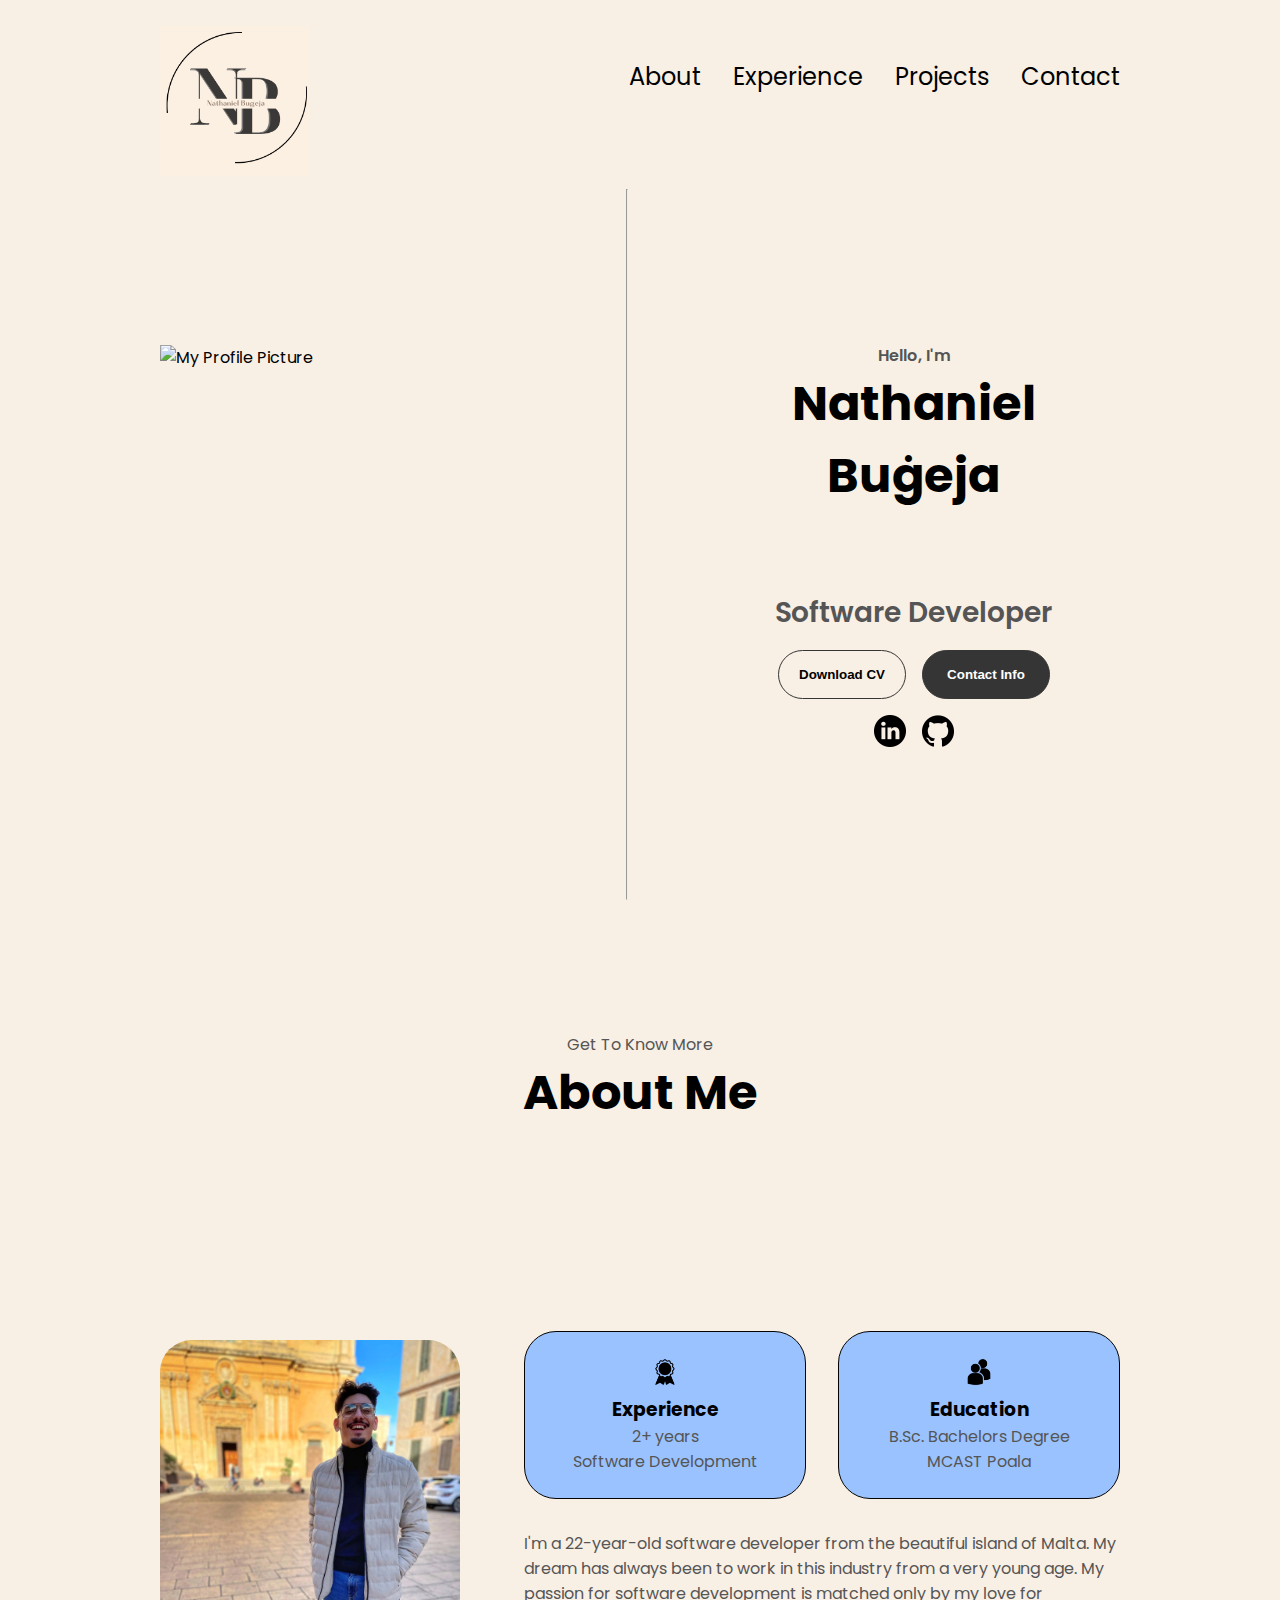
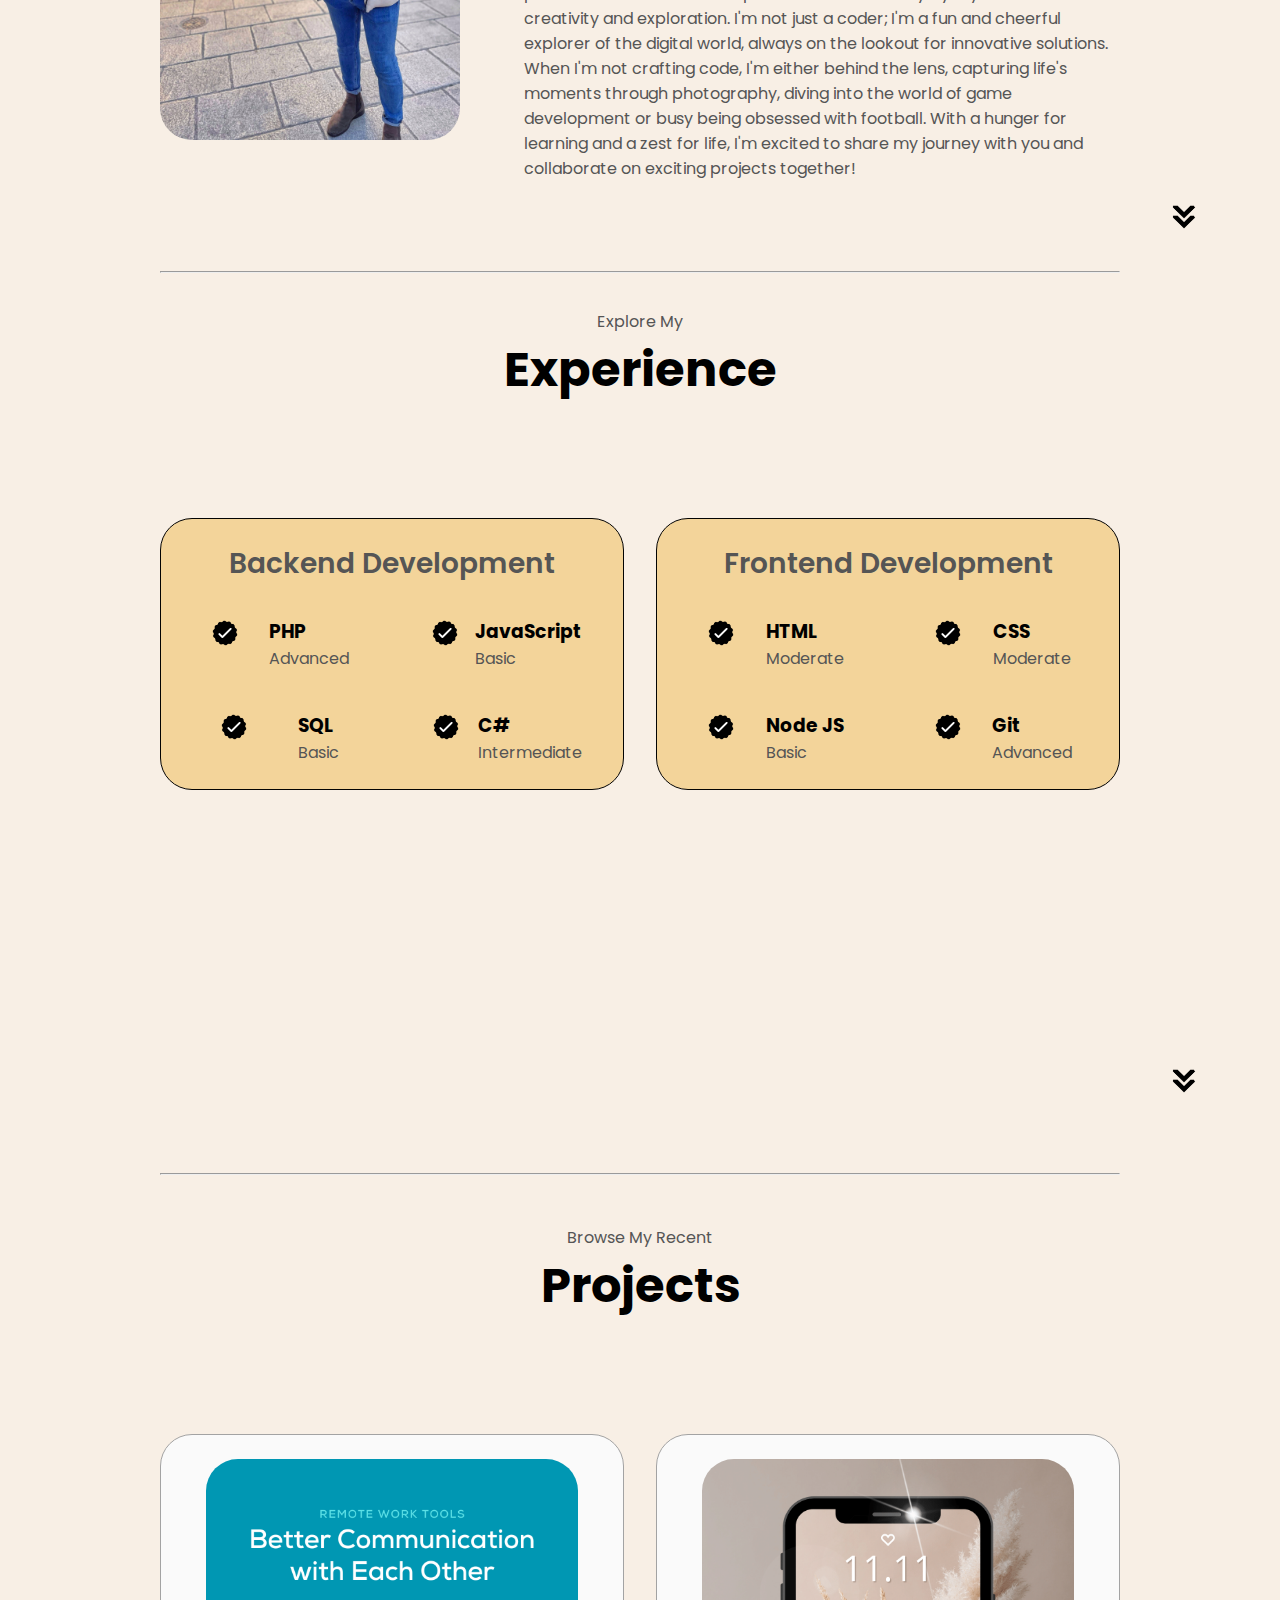
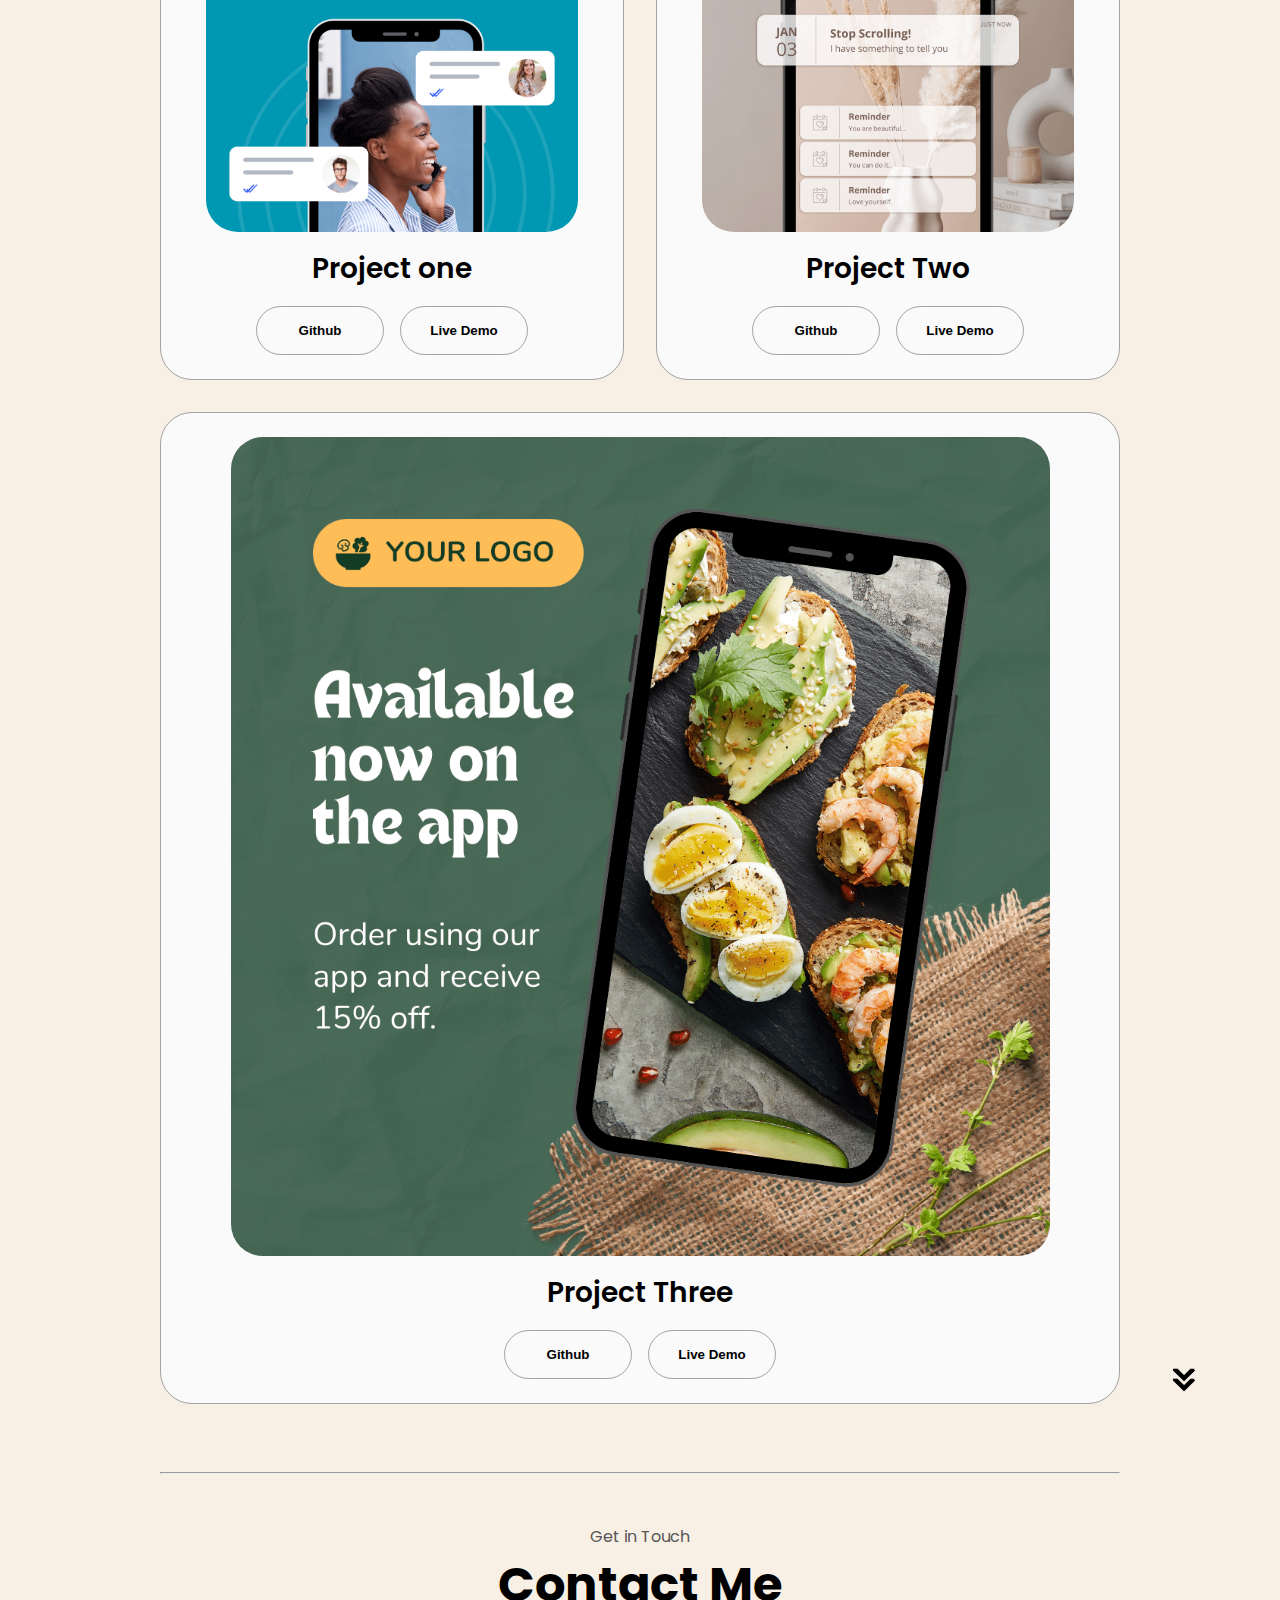
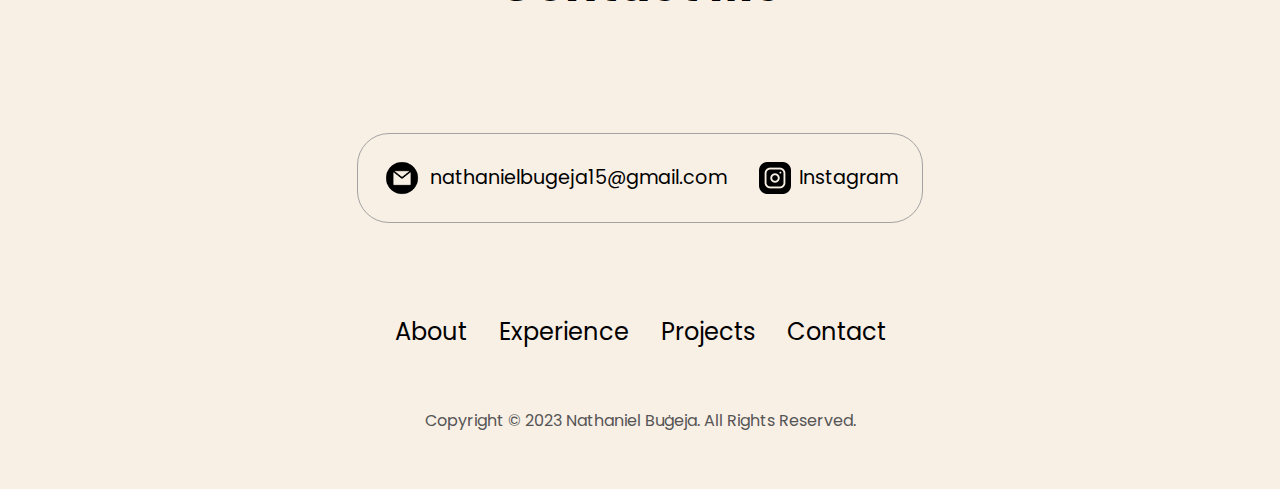
==== commit 27a59734: "Feedback page" ====
--- a/index.html
+++ b/index.html
@@ -5,8 +5,9 @@
     <meta http-equiv="X-UA-Compatible" content="IE=edge" />
     <meta name="viewport" content="width=device-width, initial-scale=1.0" />
     <title>My Portfolio</title>
-    <link rel="stylesheet" href="style.css" />
-    <link rel="stylesheet" href="mediaqueries.css" />
+    <link rel="stylesheet" href="styles/style.css" />
+    <link rel="stylesheet" href="styles/mediaqueries.css" />
+    <script src="logic/script.js"></script>
   </head>
   <body>
     <nav id="desktop-nav">
@@ -365,6 +366,5 @@
       </nav>
       <p>Copyright &#169; 2023 Nathaniel Buġeja. All Rights Reserved.</p>
     </footer>
-    <script src="script.js"></script>
   </body>
 </html>--- a/styles/style.css
+++ b/styles/style.css
@@ -0,0 +1,465 @@
+/* General styling */
+
+@import url("https://fonts.googleapis.com/css2?family=Poppins:wght@300;400;500;600&display=swap");
+
+* {
+  margin: 0;
+  padding: 0;
+}
+
+body {
+  font-family: "Poppins", sans-serif;
+  background-color: rgb(248, 239, 229);
+}
+
+html {
+  scroll-behavior: smooth;
+}
+
+p {
+  color: rgb(85, 85, 85);
+}
+
+hr {
+    color: rgb(68, 68, 68);
+}
+
+/* Transition Styling */
+
+a,
+.btn {
+  transition: all 300ms ease;
+}
+
+/* Desktop Nav styling */
+
+.logo {
+    padding-top: 1rem;
+    width: 150px;
+    height: 150px;
+}
+
+.logo-hamburger {
+    padding-top: 1.5rem;
+    width: 75px;
+    height: 75px;
+}
+
+nav,
+.nav-links {
+  display: flex;
+}
+
+nav {
+  justify-content: space-around;
+  align-items: center;
+  height: 17vh;
+}
+
+.nav-links {
+  gap: 2rem;
+  list-style: none;
+  font-size: 1.5rem;
+}
+
+a {
+  color: black;
+  text-decoration: none;
+  text-decoration-color: white;
+}
+
+a:hover {
+  color: rgb(177, 177, 177);
+  text-decoration: underline;
+  text-underline-offset: 0.5rem;
+  text-decoration-color: rgb(181, 181, 181);
+}
+
+.logo {
+  font-size: 2rem;
+}
+
+.logo:hover {
+  cursor: default;
+}
+
+/* Hamburtger menu styling */
+
+#hamburger-nav {
+  display: none;
+}
+
+.hamburger-menu {
+  position: relative;
+  display: inline-block;
+}
+
+.hamburger-icon {
+  display: flex;
+  flex-direction: column;
+  justify-content: space-between;
+  height: 24px;
+  width: 30px;
+  cursor: pointer;
+}
+
+.hamburger-icon span {
+  width: 100%;
+  height: 2px;
+  background-color: black;
+  transition: all 0.3 ease-in-out;
+}
+
+.menu-links {
+  position: absolute;
+  top: 100%;
+  right: 0;
+  background-color: white;
+  width: fit-content;
+  max-height: 0;
+  overflow: hidden;
+  transition: all 0.3 ease-in-out;
+}
+
+.menu-links a {
+  display: block;
+  padding: 10px;
+  text-align: center;
+  font-size: 1.5rem;
+  color: black;
+  text-decoration: none;
+  transition: all 0.3 ease-in-out;
+}
+
+.menu-links li {
+  list-style: none;
+}
+
+.menu-links.open {
+  max-height: 300px;
+}
+
+.hamburger-icon.open span:first-child {
+  transform: rotate(45deg) translate(10px, 5px);
+}
+
+.hamburger-icon.open span:nth-child(2) {
+  opacity: 0;
+}
+
+.hamburger-icon.open span:last-child {
+  transform: rotate(-45deg) translate(10px, -5px);
+}
+
+.hamburger-icon span:first-child {
+  transform: none;
+}
+
+.hamburger-icon span:first-child {
+  opacity: 1;
+}
+
+.hamburger-icon span:first-child {
+  transform: none;
+}
+
+/* Sections styling */
+
+section {
+  padding-top: 4vh;
+  height: 96vh;
+  margin: 0 10rem;
+  box-sizing: border-box;
+  min-height: fit-content;
+}
+
+.section-container {
+  display: flex;
+}
+
+/* Profile section styling */
+
+#profile {
+  display: flex;
+  justify-content: center;
+  gap: 5rem;
+  height: 80vh;
+}
+
+.section__pic-container {
+  display: flex;
+  height: 400px;
+  width: 400px;
+  margin: auto 0;
+}
+
+.section__text {
+  align-self: center;
+  text-align: center;
+}
+
+.section__text p {
+  font-weight: 600;
+}
+
+.section__text__p1 {
+  text-align: center;
+}
+
+.section__text__p2 {
+  font-size: 1.75rem;
+  margin-bottom: 1rem;
+}
+
+.title {
+  font-size: 3rem;
+  text-align: center;
+  padding-bottom: 5rem;
+}
+
+#socials-container {
+  display: flex;
+  justify-content: center;
+  margin-top: 1rem;
+  gap: 1rem;
+}
+
+/* Icons styling */
+
+.icon {
+  cursor: pointer;
+  height: 2rem;
+}
+
+/* Buttons styling */
+
+.btn-container {
+  display: flex;
+  justify-content: center;
+  gap: 1rem;
+}
+
+.btn {
+  font-weight: 600;
+  transition: all 300ms ease;
+  padding: 1rem;
+  width: 8rem;
+  border-radius: 2rem;
+}
+
+.btn-color-1,
+.btn-color-2 {
+  border: rgb(53, 53, 53) 0.1rem solid;
+}
+
+.btn-color-1:hover,
+.btn-color-2:hover {
+  cursor: pointer;
+}
+
+.btn-color-1,
+.btn-color-2:hover {
+  background: rgb(53, 53, 53);
+  color: white;
+}
+
+.btn-color-1:hover {
+  background: rgb(0, 0, 0);
+}
+
+.btn-color-2 {
+  background: none;
+}
+
+.btn-color-2:hover {
+  border: rgb(255, 255, 255) 0.1rem solid;
+}
+
+.btn-container {
+  gap: 1rem;
+}
+
+/* About section styling */
+
+#about {
+  position: relative;
+}
+
+.about-containers {
+  gap: 2rem;
+  margin-bottom: 2rem;
+  margin-top: 2rem;
+}
+
+.about-details-container {
+  justify-content: center;
+  flex-direction: column;
+}
+
+.about-containers,
+.about-details-container {
+  display: flex;
+}
+
+.about-pic {
+  border-radius: 2rem;
+}
+
+.arrow {
+  position: absolute;
+  right: -5rem;
+  bottom: 2.5rem;
+}
+
+.details-container {
+  padding: 1.5rem;
+  flex: 1;
+  background: rgb(154, 194, 255);
+  border-radius: 2rem;
+  border: rgb(53, 53, 53) 0.1rem solid;
+  border-color: rgb(3, 3, 3);
+  text-align: center;
+}
+
+.details-container-2 {
+    padding: 1.5rem;
+    flex: 1;
+    background: rgb(243, 212, 154);
+    border-radius: 2rem;
+    border: rgb(53, 53, 53) 0.1rem solid;
+    border-color: rgb(3, 3, 3);
+    text-align: center;
+  }
+
+.section-container {
+  gap: 4rem;
+  height: 80%;
+}
+
+.section__pic-container {
+  height: 400px;
+  width: 400px;
+  margin: auto 0;
+  transition: 1s;
+}
+
+.section__pic-container:hover {
+    filter: grayscale(100%);
+  }
+
+/* Expierence section styling */
+
+#experience {
+  position: relative;
+}
+
+.experience-sub-title {
+  color: rgb(85, 85, 85);
+  font-weight: 600;
+  font-size: 1.75rem;
+  margin-bottom: 2rem;
+}
+
+.experience-details-container {
+  display: flex;
+  justify-content: center;
+  flex-direction: column;
+}
+
+.article-container {
+  display: flex;
+  text-align: initial;
+  flex-wrap: wrap;
+  flex-direction: row;
+  gap: 2.5rem;
+  justify-content: space-around;
+}
+
+article {
+  display: flex;
+  width: 10rem;
+  justify-content: space-around;
+  gap: 0.5rem;
+}
+
+article .icon {
+  cursor: default;
+}
+
+/* Projects section styling */
+
+#projects {
+  position: relative;
+}
+
+.color-container {
+  border-color: rgb(163, 163, 163);
+  background: rgb(250, 250, 250);
+}
+
+.project-img {
+  border-radius: 2rem;
+  width: 90%;
+  height: 90%;
+}
+
+.project-title {
+  margin: 1rem;
+  color: black;
+}
+
+.project-btn {
+  color: black;
+  border-color: rgb(163, 163, 163);
+}
+
+/* Contact section styling */
+
+#contact {
+  display: flex;
+  justify-content: center;
+  flex-direction: column;
+  height: 70vh;
+}
+
+.contact-info-upper-container {
+  display: flex;
+  justify-content: center;
+  border-radius: 2rem;
+  border: rgb(53, 53, 53) 0.1rem solid;
+  border-color: rgb(163, 163, 163);
+  background: (250, 250, 250);
+  margin: 2rem auto;
+  padding: 0.5rem;
+}
+
+.contact-info-container {
+  display: flex;
+  align-items: center;
+  justify-content: center;
+  gap: 0.5rem;
+  margin: 1rem;
+}
+
+.contact-info-container p {
+  font-size: larger;
+}
+
+.contact-icon {
+  cursor: default;
+}
+
+.email-icon {
+  height: 2.5rem;
+}
+
+/* Footer section styling */
+
+footer {
+  height: 26vh;
+  margin: 0 1rem;
+}
+
+footer p {
+  text-align: center;
+}
--- a/styles/mediaqueries.css
+++ b/styles/mediaqueries.css
@@ -0,0 +1,103 @@
+@media screen and (max-width: 1400px) {
+    #profile {
+      height: 83vh;
+      margin-bottom: 6rem;
+    }
+    .about-containers {
+      flex-wrap: wrap;
+    }
+    #contact,
+    #projects {
+      height: fit-content;
+    }
+  }
+  
+  @media screen and (max-width: 1200px) {
+    #desktop-nav {
+      display: none;
+    }
+    #hamburger-nav {
+      display: flex;
+    }
+    #experience,
+    .experience-details-container {
+      margin-top: 2rem;
+    }
+    #profile,
+    .section-container {
+      display: block;
+    }
+    .arrow {
+      display: none;
+    }
+    section,
+    .section-container {
+      height: fit-content;
+    }
+    section {
+      margin: 0 5%;
+    }
+    .section__pic-container {
+      width: 275px;
+      height: 275px;
+      margin: 0 auto 2rem;
+    }
+    .about-containers {
+      margin-top: 0;
+    }
+  }
+  
+  @media screen and (max-width: 600px) {
+    #contact,
+    footer {
+      height: 40vh;
+    }
+    #profile {
+      height: 83vh;
+      margin-bottom: 0;
+    }
+    article {
+      font-size: 1rem;
+    }
+    footer nav {
+      height: fit-content;
+      margin-bottom: 2rem;
+    }
+    .about-containers,
+    .contact-info-upper-container,
+    .btn-container {
+      flex-wrap: wrap;
+    }
+    .contact-info-container {
+      margin: 0;
+    }
+    .contact-info-container p,
+    .nav-links li a {
+      font-size: 1rem;
+    }
+    .experience-sub-title {
+      font-size: 1.25rem;
+    }
+    .logo {
+      font-size: 1.5rem;
+    }
+    .nav-links {
+      flex-direction: column;
+      gap: 0.5rem;
+      text-align: center;
+    }
+    .section__pic-container {
+      width: auto;
+      height: 46vw;
+      justify-content: center;
+    }
+    .section__text__p2 {
+      font-size: 1.25rem;
+    }
+    .title {
+      font-size: 2rem;
+    }
+    .text-container {
+      text-align: justify;
+    }
+  }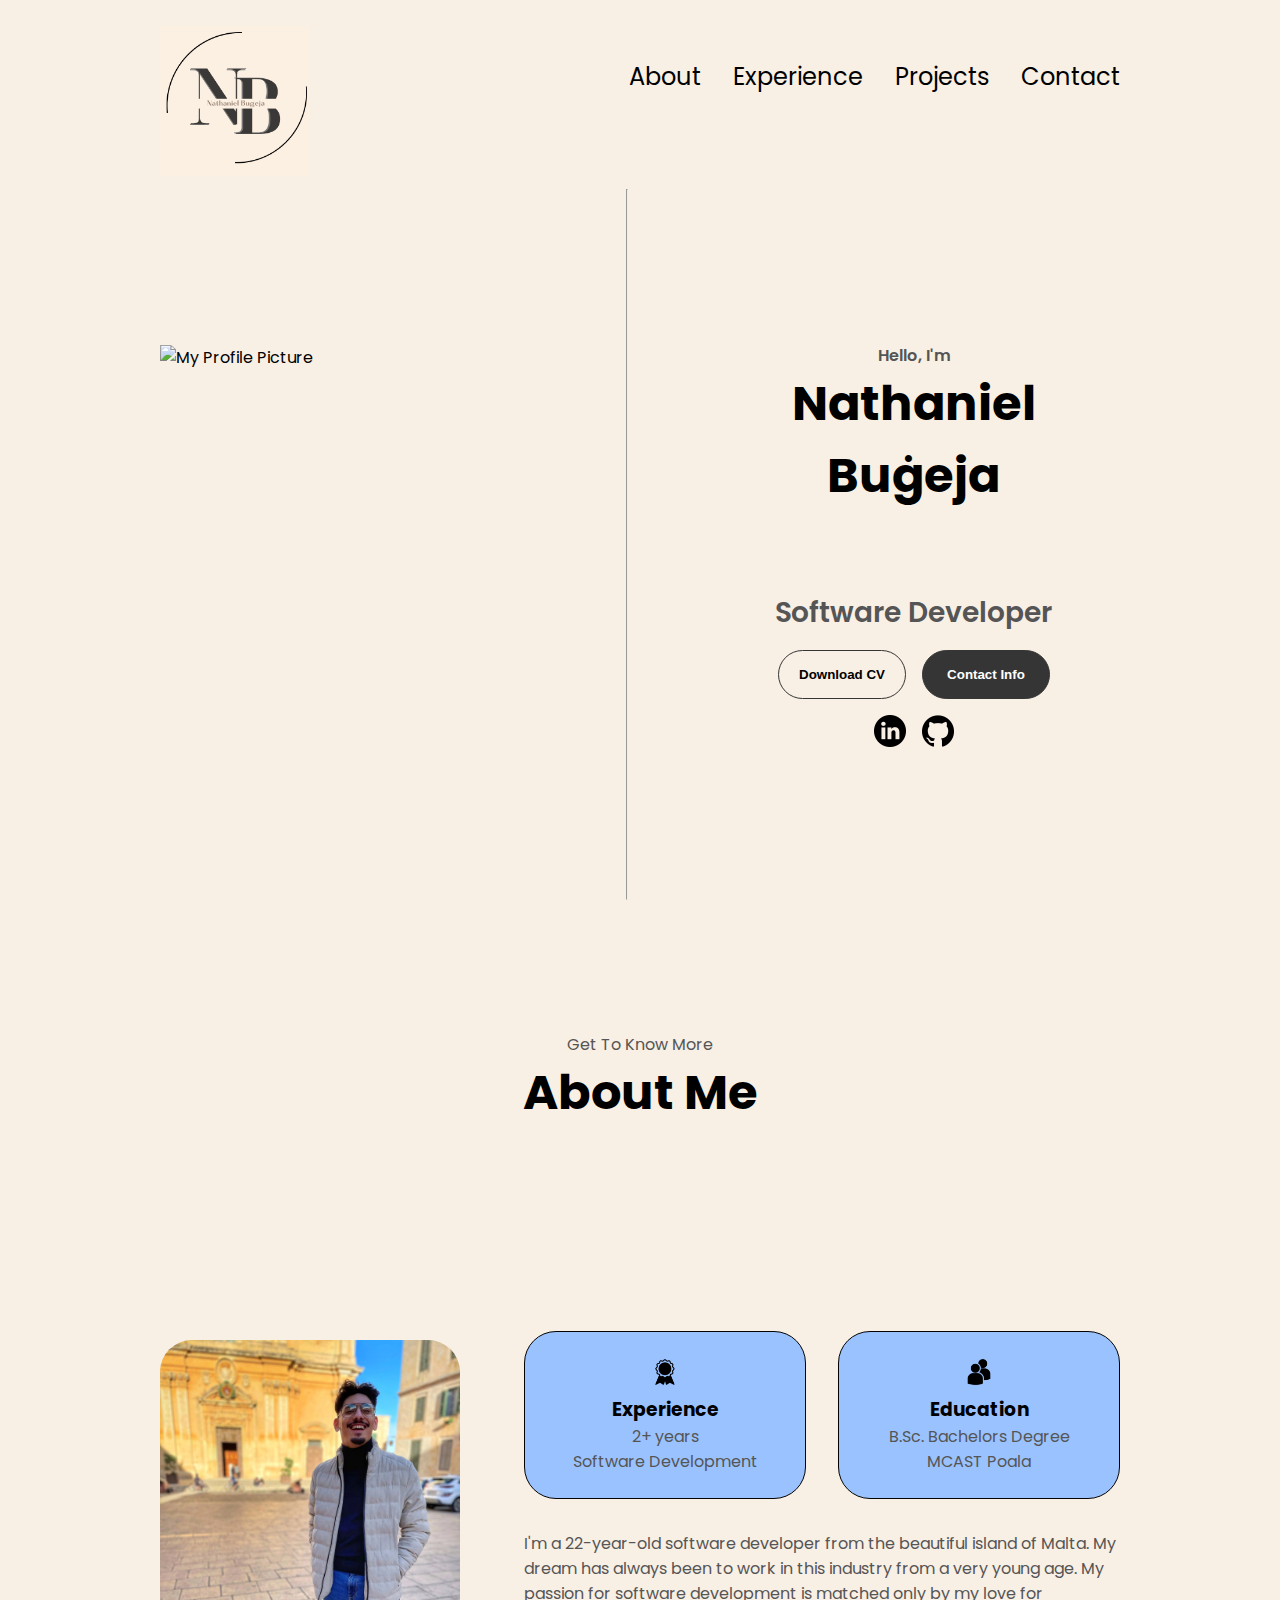
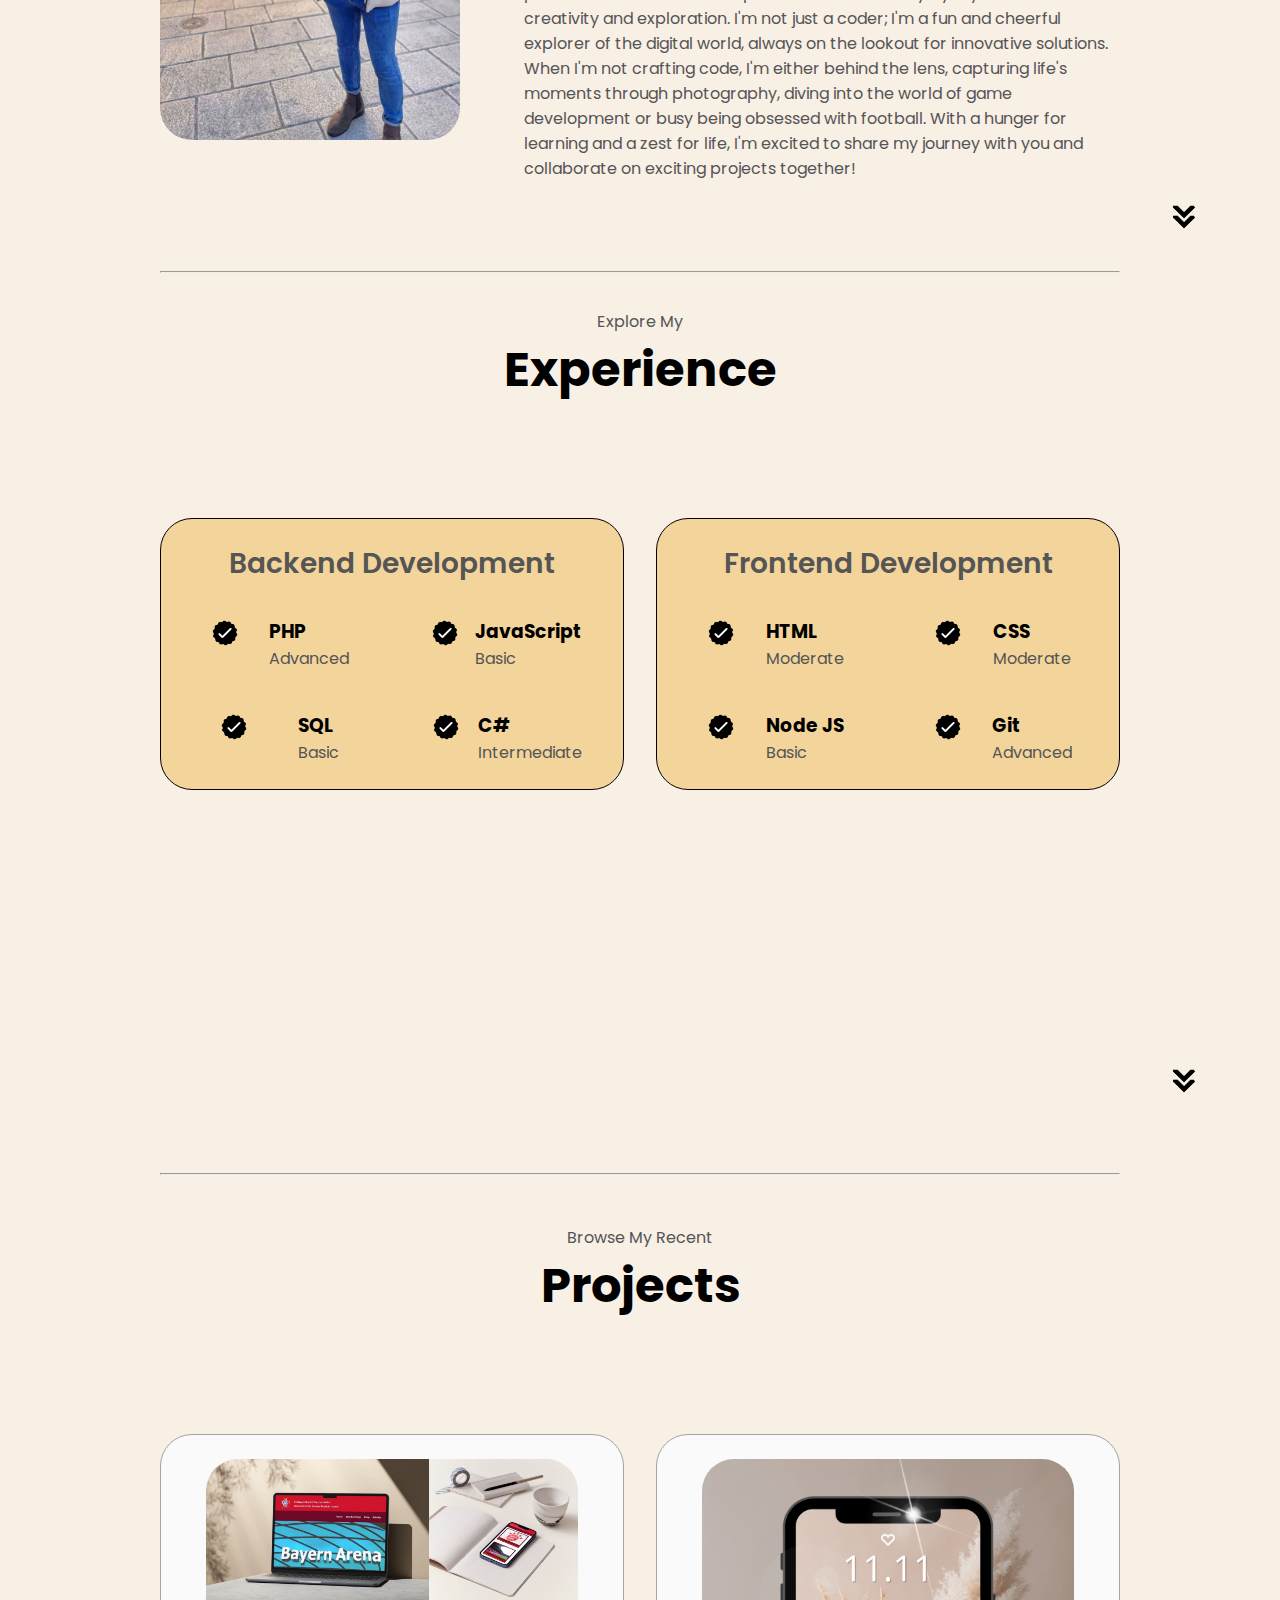
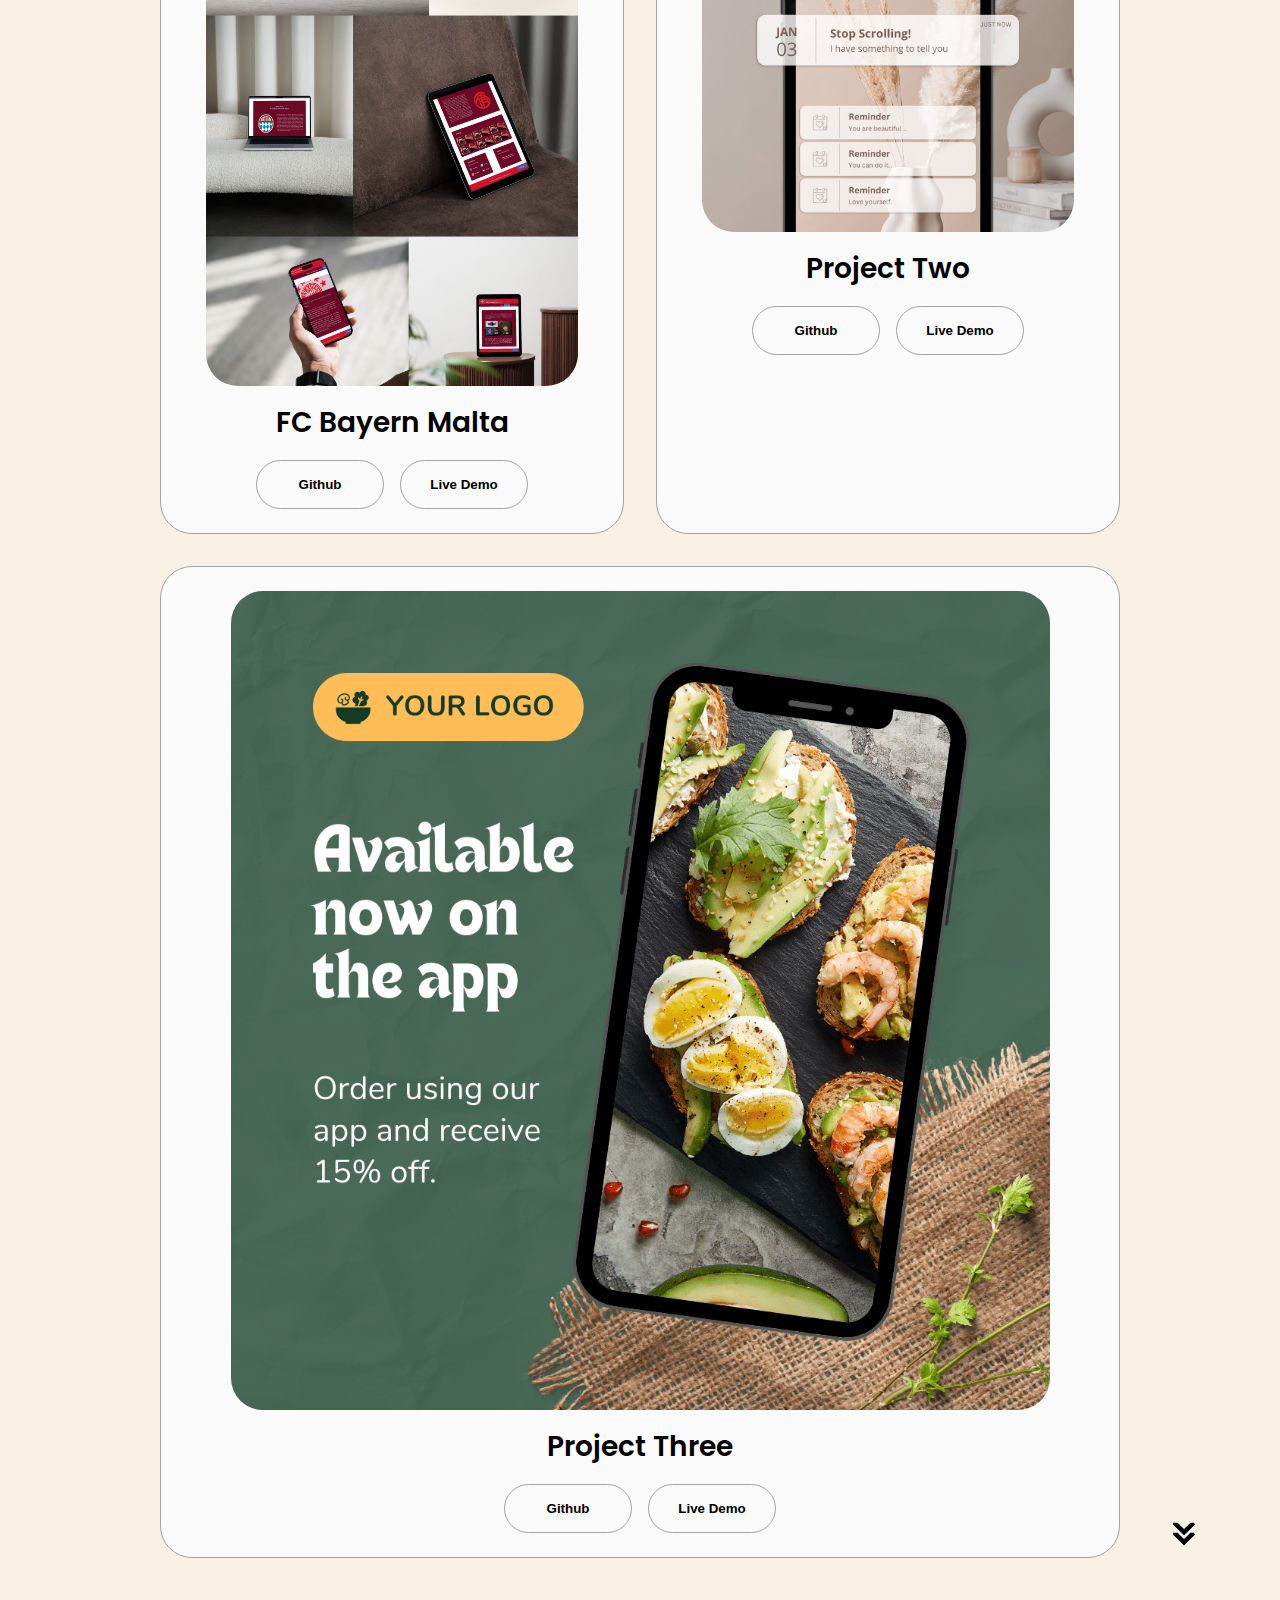
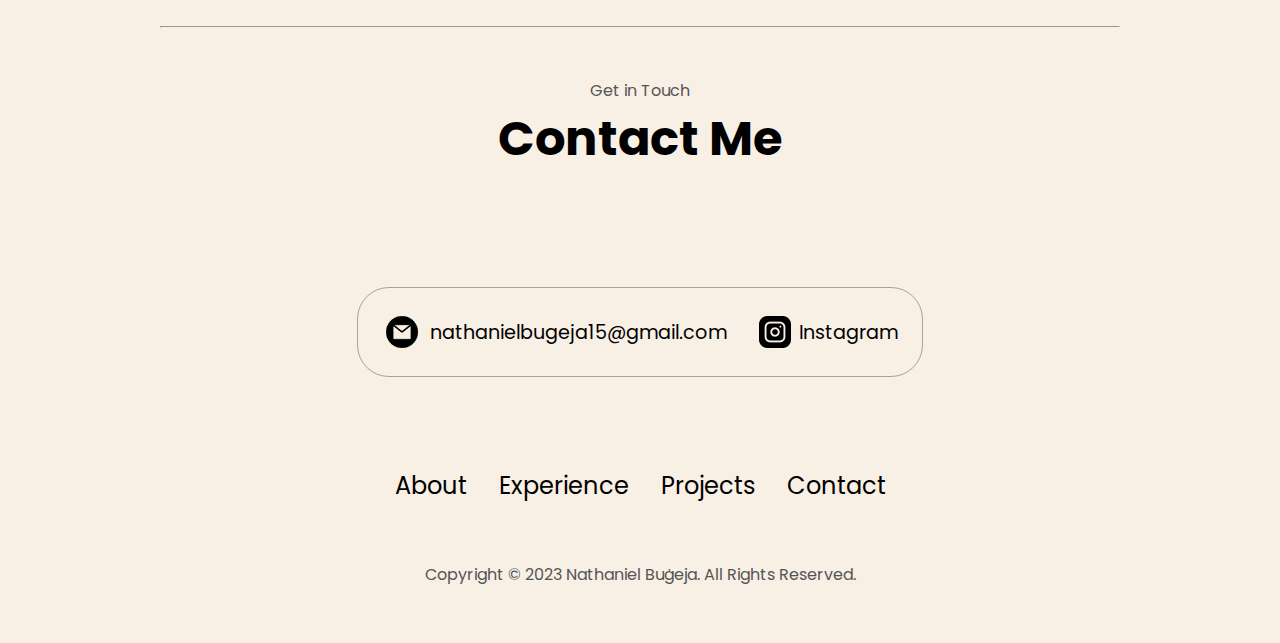
==== commit 0ce4fd44: "Minor changes" ====
--- a/index.html
+++ b/index.html
@@ -251,12 +251,12 @@
           <div class="details-container color-container">
             <div class="article-container">
               <img
-                src="./assets/project-1.png"
+                src="./assets/fcBayernMalta.jpg"
                 alt="Project 1"
                 class="project-img"
               />
             </div>
-            <h2 class="experience-sub-title project-title">Project one</h2>
+            <h2 class="experience-sub-title project-title">FC Bayern Malta</h2>
             <div class="btn-container">
               <button
                 class="btn btn-color-2 project-btn"
@@ -340,8 +340,9 @@
             src="./assets/email.png"
             alt="Email icon"
             class="icon contact-icon email-icon"
-          />
-          <p><a href="mailto:nathanielbugeja15@gmail.com">nathanielbugeja15@gmail.com</a></p>
+            action
+          />
+          <p><a href="feedback.html">nathanielbugeja15@gmail.com</a></p>
         </div>
         <div class="contact-info-container">
           <img
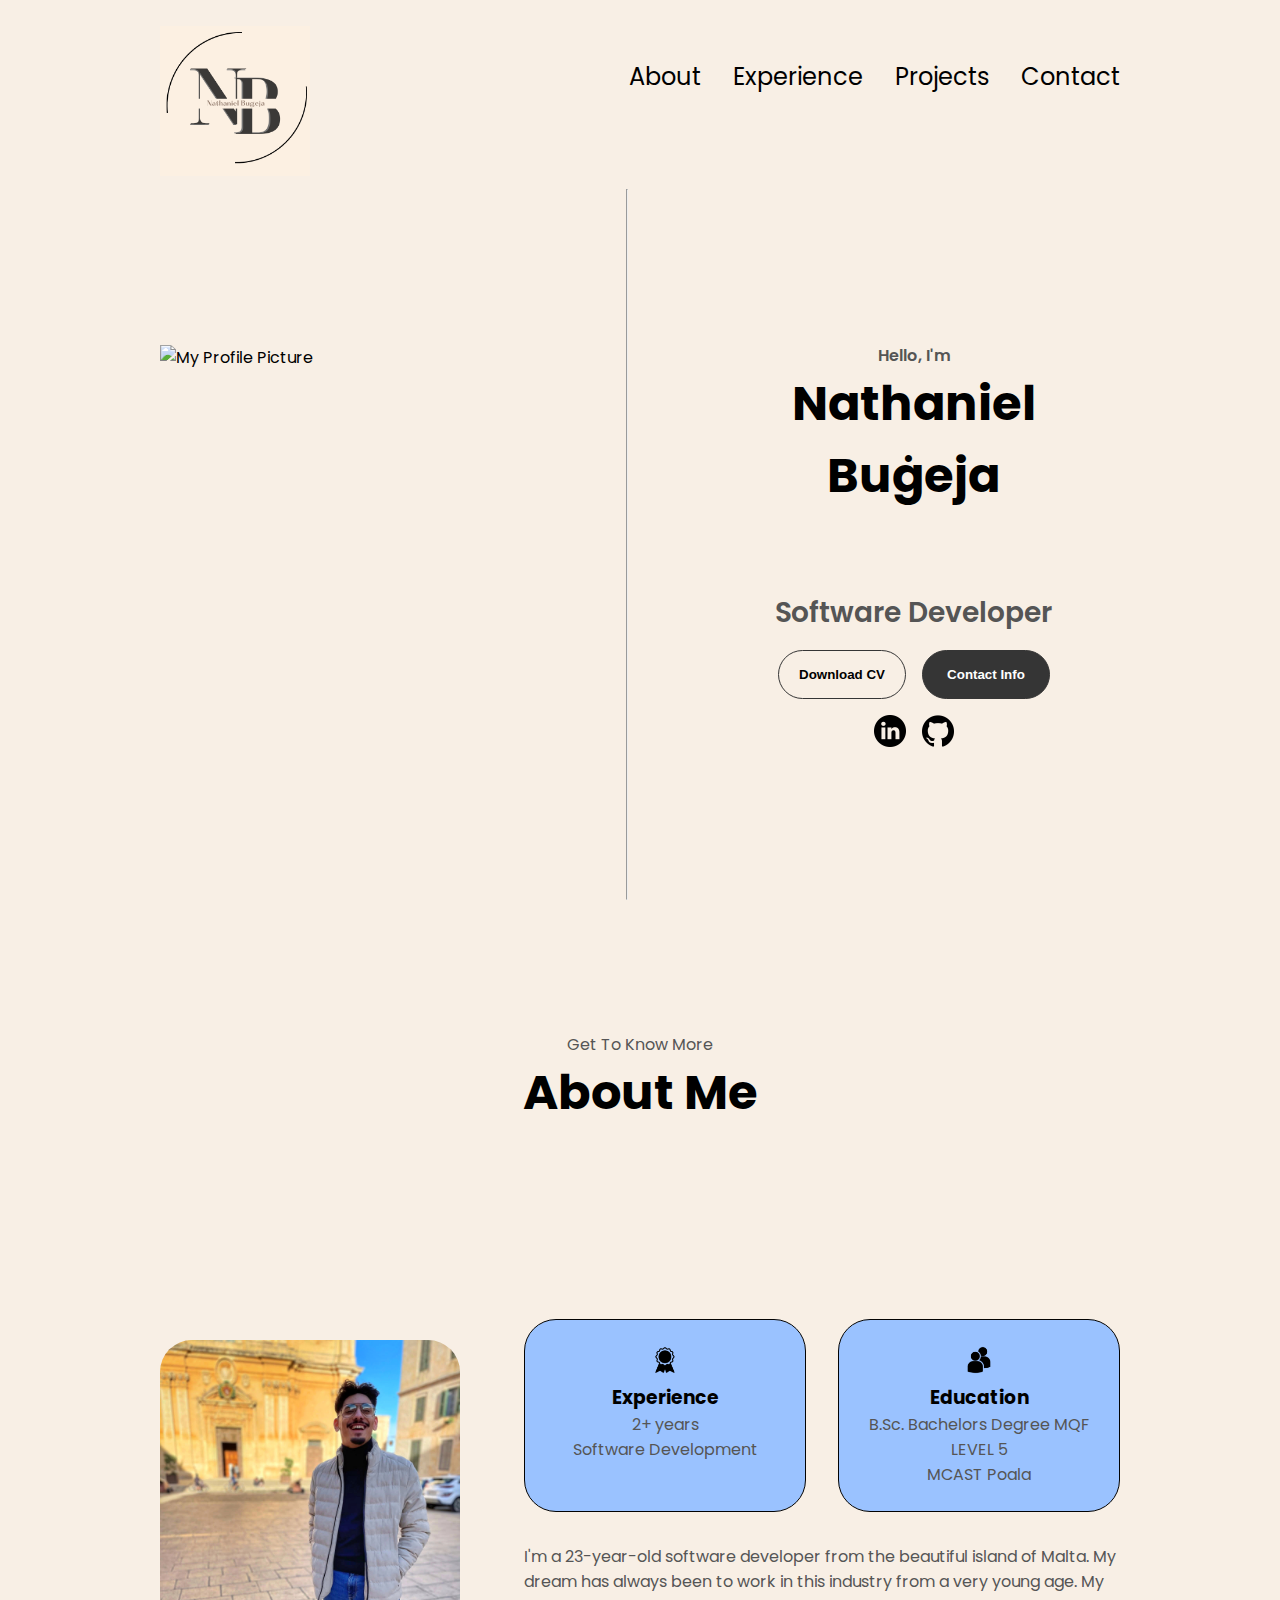
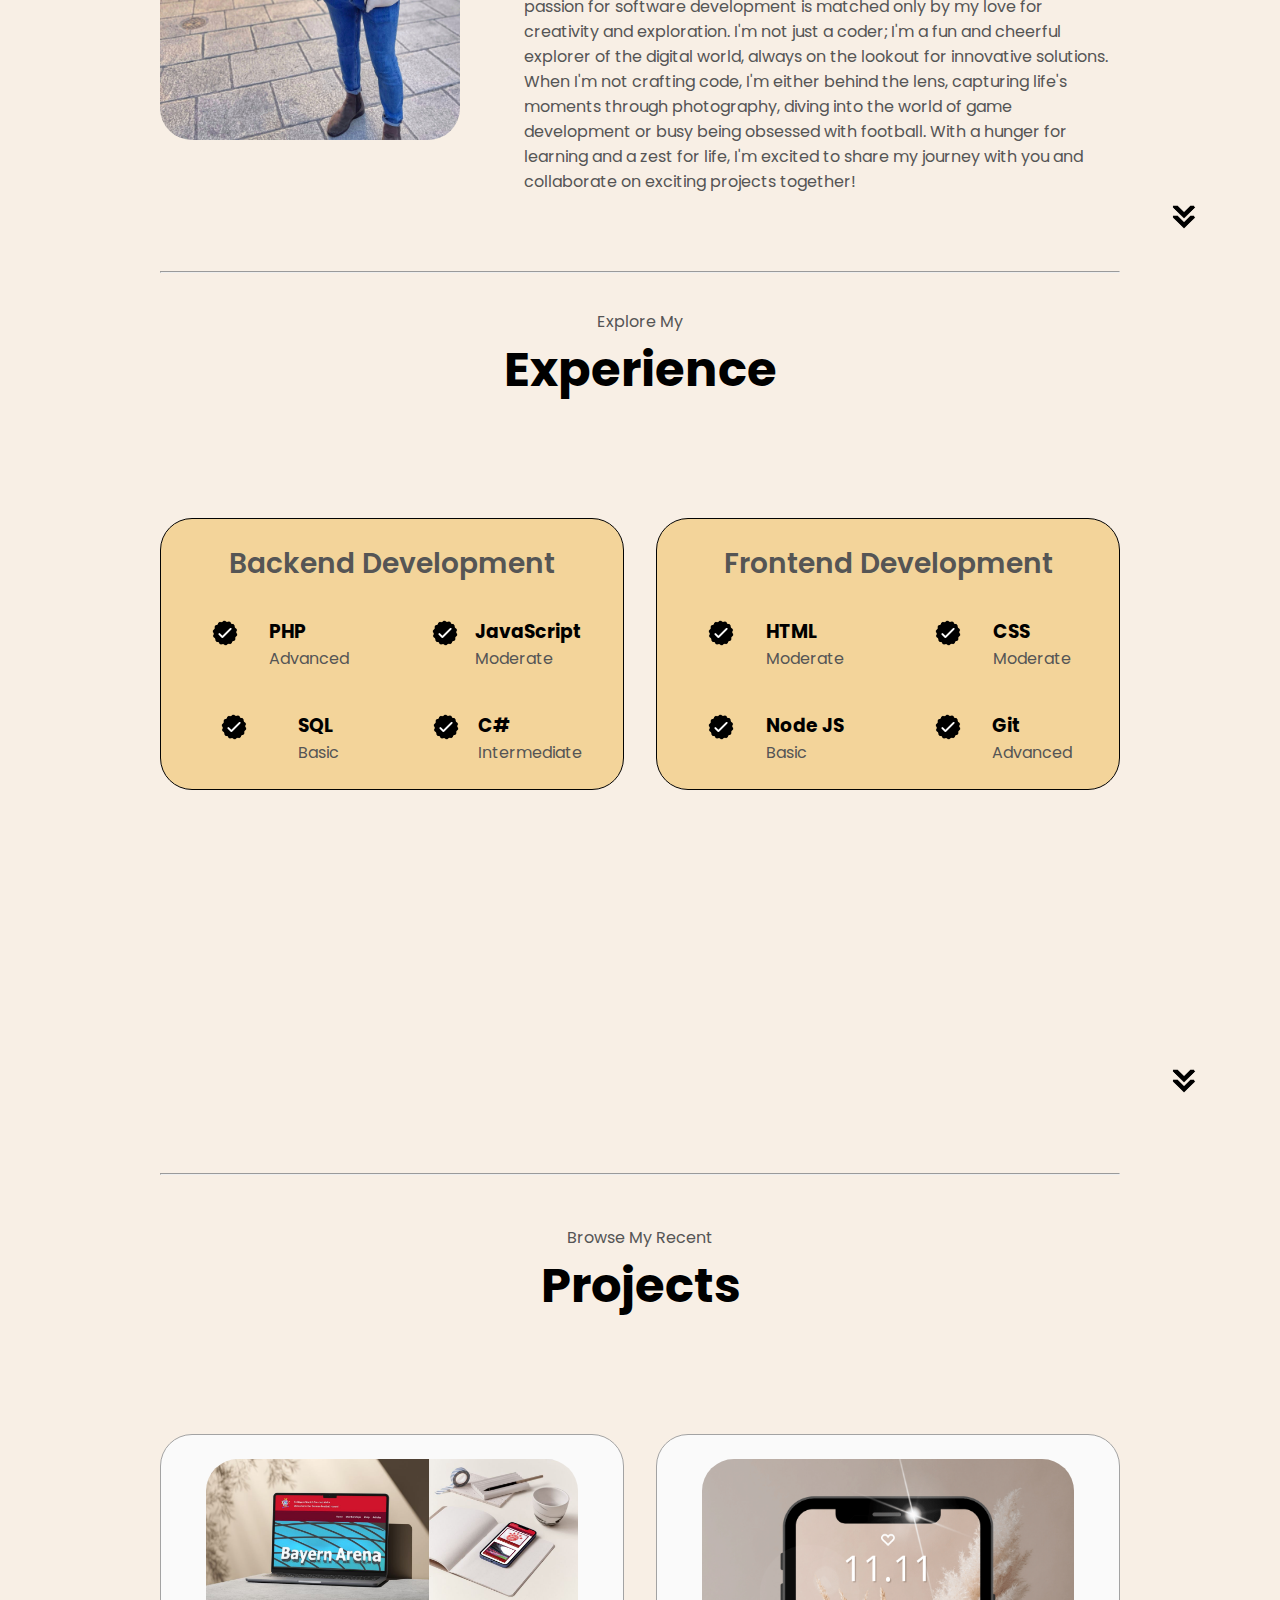
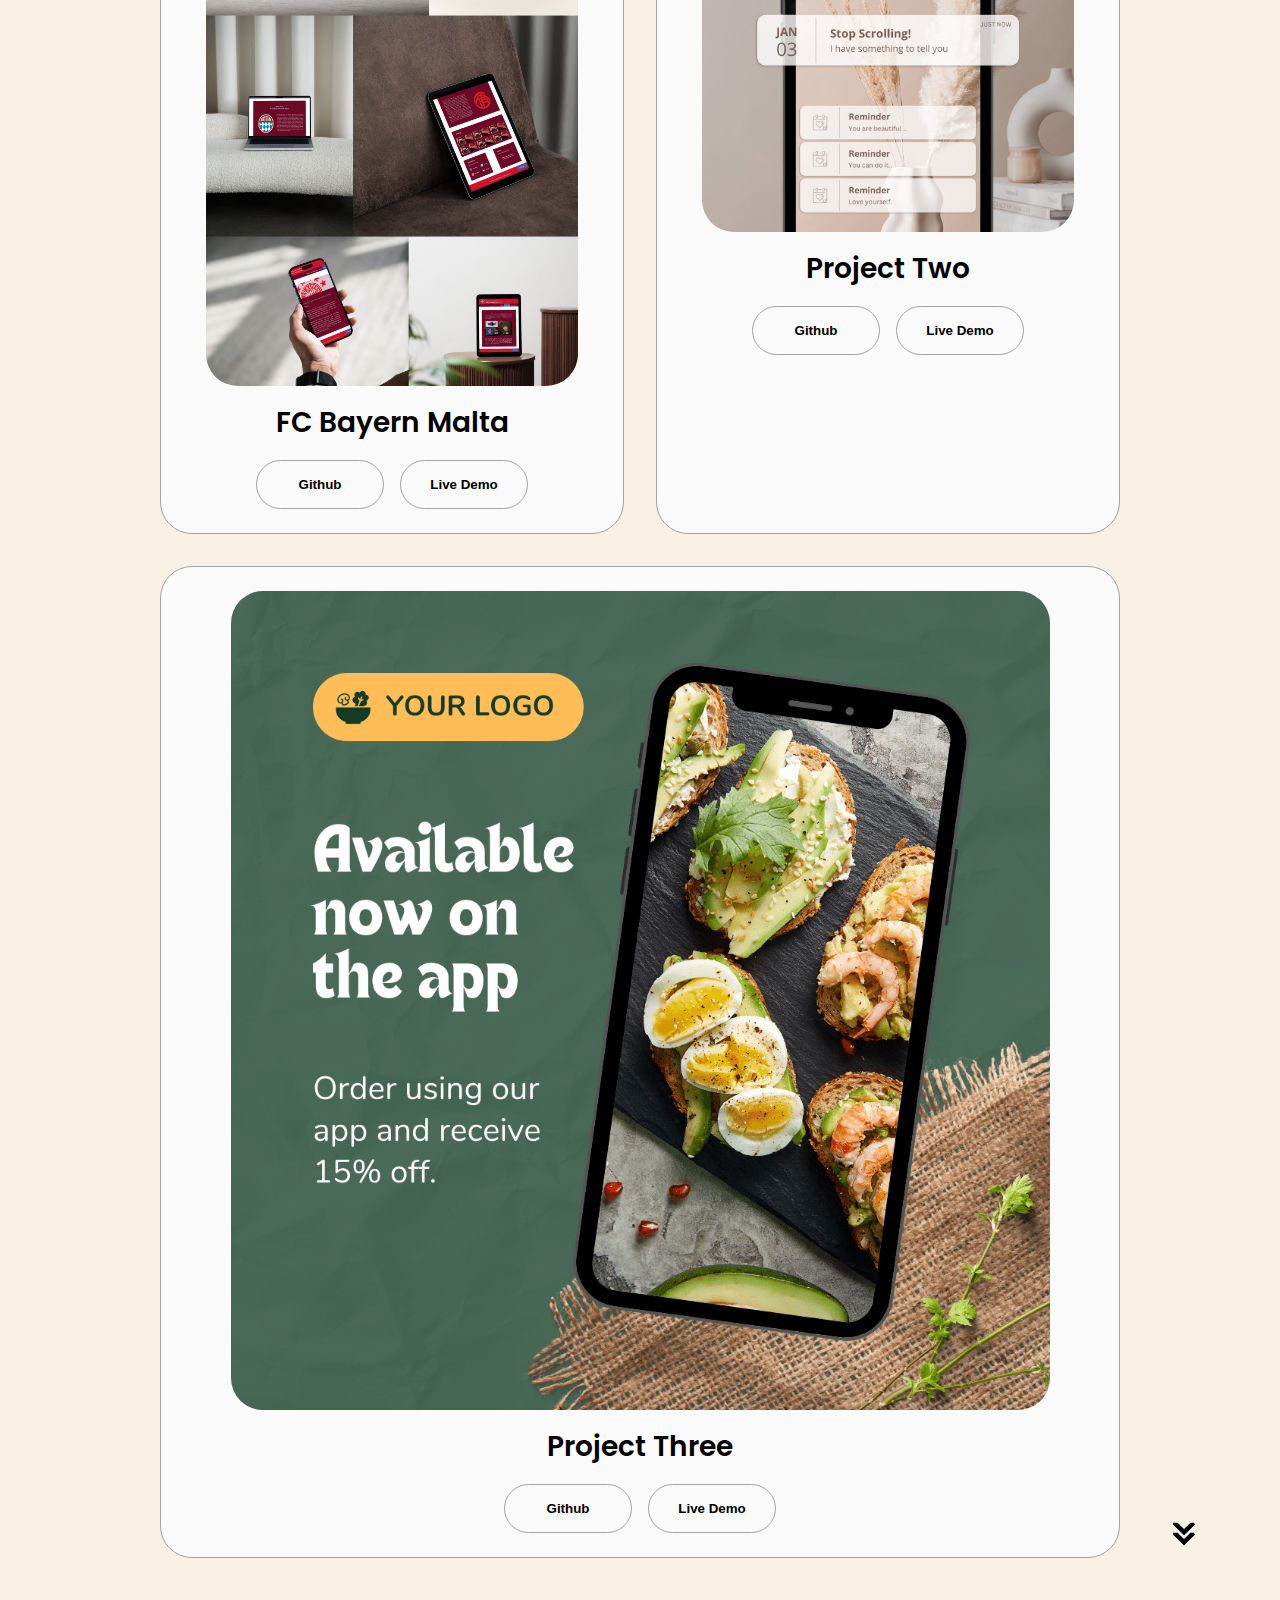
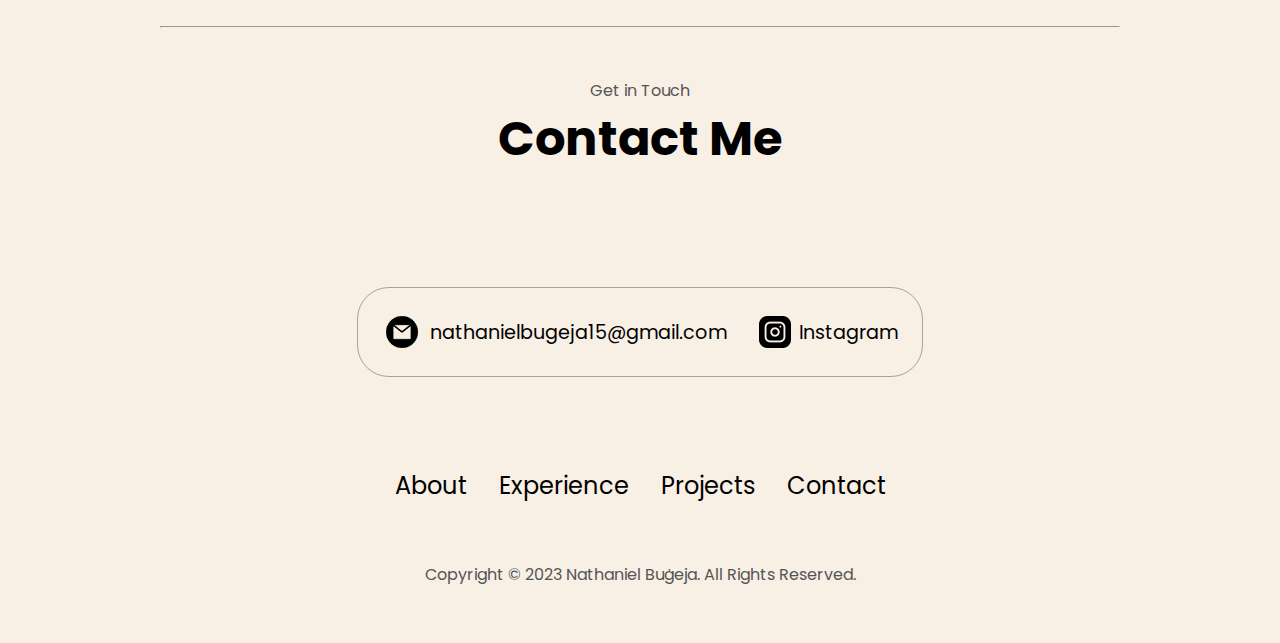
==== commit 49b0e846: "Modified some info" ====
--- a/index.html
+++ b/index.html
@@ -106,12 +106,12 @@
                 class="icon"
               />
               <h3>Education</h3>
-              <p>B.Sc. Bachelors Degree<br />MCAST Poala</p>
+              <p>B.Sc. Bachelors Degree MQF LEVEL 5<br />MCAST Poala</p>
             </div>
           </div>
           <div class="text-container">
             <p>
-                I'm a 22-year-old software developer from the beautiful island of Malta. 
+                I'm a 23-year-old software developer from the beautiful island of Malta. 
                 My dream has always been to work in this industry from a very young age.
                 My passion for software development is matched only by my love for creativity and exploration. 
                 I'm not just a coder; I'm a fun and cheerful explorer of the digital world, always on the lookout for innovative solutions. 
@@ -156,7 +156,7 @@
                 />
                 <div>
                   <h3>JavaScript</h3>
-                  <p>Basic</p>
+                  <p>Moderate</p>
                 </div>
               </article>
               <article>
@@ -260,13 +260,12 @@
             <div class="btn-container">
               <button
                 class="btn btn-color-2 project-btn"
-                onclick="location.href='https://github.com/'"
-              >
+                onclick="location.href='https://github.com/NathanielB15/FcBayernMalta'">
                 Github
               </button>
               <button
                 class="btn btn-color-2 project-btn"
-                onclick="location.href='https://github.com/'"
+                onclick="location.href='http://127.0.0.1:5500/index.html'"
               >
                 Live Demo
               </button>
